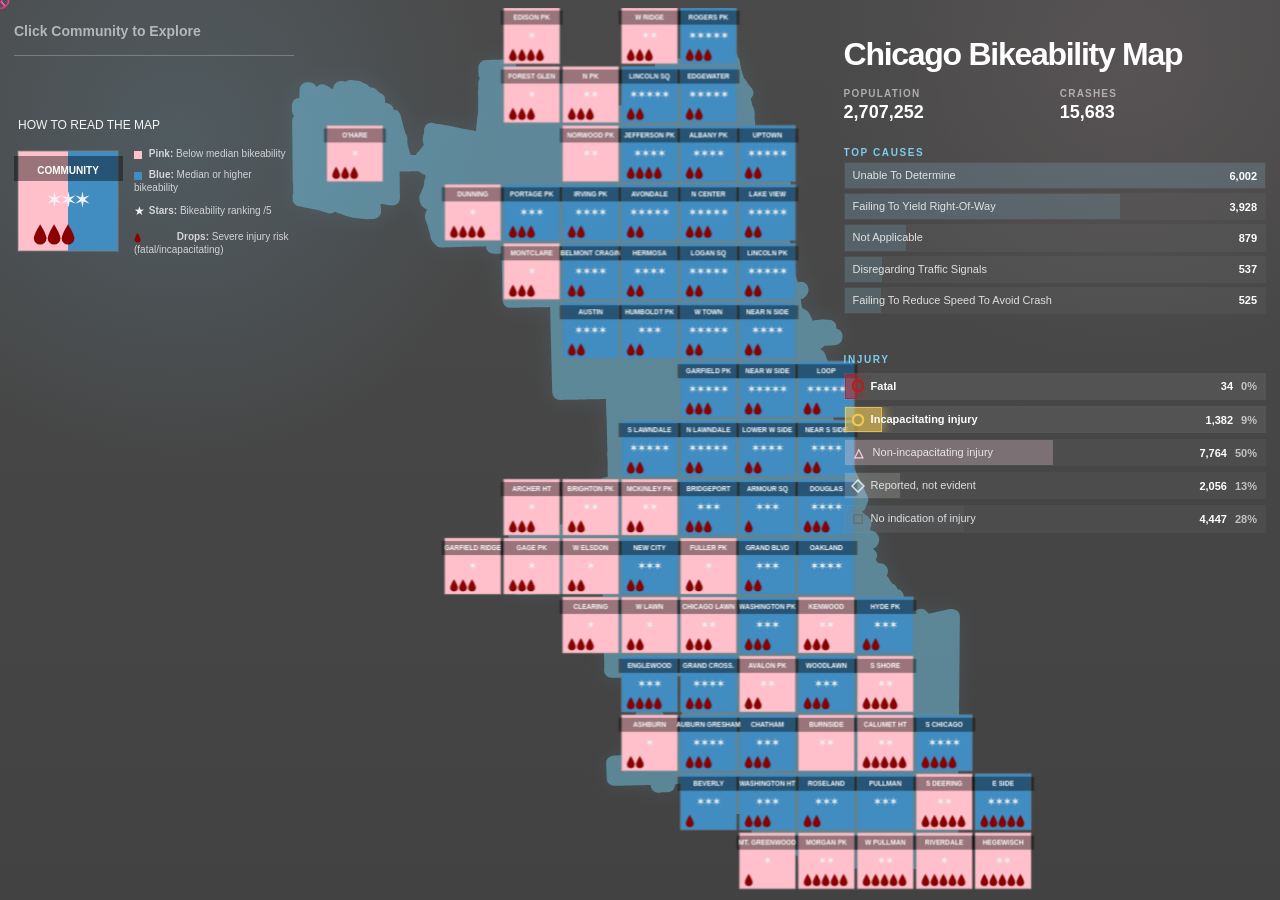
==== index.html @ 664b9fc8 "Initial commit of Chicago Bikeability Atlas" ====
<!doctype html>
<html lang="en">
  <head>
    <meta charset="utf-8" />
    <meta name="viewport" content="width=device-width, initial-scale=1" />
    <title>Chicago Bikeability Map</title>
    <meta name="description" content="Fast-loading Chicago bikeability atlas focused on the interactive cartogram and lane network." />
    <meta name="theme-color" content="#4a4a4a" />
    <link rel="stylesheet" href="styles.css" />
  </head>
  <body>
    <div id="custom-cursor">
      <img src="bike_cursor.png" alt="" aria-hidden="true" />
    </div>
    <div id="intro-cursor-splash" aria-hidden="true">
      <img src="bike_cursor.png" alt="" />
    </div>

    <main class="atlas-shell">
      <aside class="inspector" aria-label="Community details">
        <div class="search-row">
          <input id="area-search" list="area-list" placeholder="Click Community to Explore" />
          <datalist id="area-list"></datalist>
        </div>
        <div id="panel-content"></div>
      </aside>

      <section class="map-stage" aria-label="Chicago bikeability atlas">
        <div class="map-wrap">
          <svg id="atlas-map" viewBox="-10 -20 900 960" preserveAspectRatio="xMidYMin meet" role="img" aria-label="Interactive Chicago community cartogram">
            <defs>
              <filter id="tileGlow" x="-40%" y="-40%" width="180%" height="180%">
                <feGaussianBlur stdDeviation="5" result="blur" />
                <feColorMatrix in="blur" type="matrix" values="0 0 0 0 0.49 0 0 0 0 0.80 0 0 0 0 0.94 0 0 0 .8 0" />
                <feMerge>
                  <feMergeNode />
                  <feMergeNode in="SourceGraphic" />
                </feMerge>
              </filter>
              <linearGradient id="legendGradient" x1="0" x2="1">
                <stop offset="0" stop-color="#ffc0cb" />
                <stop offset="1" stop-color="#418cc0" />
              </linearGradient>
              <marker id="arrowHeadGray" markerWidth="7" markerHeight="7" refX="6" refY="3.5" orient="auto">
                <path d="M0,0 L7,3.5 L0,7 Z" fill="#bfbfbf" />
              </marker>
              <marker id="arrowHeadBlue" markerWidth="7" markerHeight="7" refX="6" refY="3.5" orient="auto">
                <path d="M0,0 L7,3.5 L0,7 Z" fill="#418cc0" />
              </marker>
              <marker id="arrowHeadPink" markerWidth="7" markerHeight="7" refX="6" refY="3.5" orient="auto">
                <path d="M0,0 L7,3.5 L0,7 Z" fill="#ffc0cb" />
              </marker>
            </defs>
            <g id="city-outline"></g>
            <g id="tile-layer"></g>
            <g id="annotation-layer"></g>
          </svg>
        </div>
        <div id="hover-spotlight" class="hover-spotlight" aria-live="polite"></div>
      </section>

      <aside class="network-panel" aria-label="Bike network">
        <div id="network-panel-content"></div>
      </aside>

      <aside class="network-map-dock" aria-label="Selected community bike network map">
        <div id="network-map-dock-content"></div>
      </aside>
    </main>
    <script src="app.js?v=14"></script>
  </body>
</html>
---- styles.css ----
:root {
  color-scheme: dark;
  --bg: #4a4a4a;
  --panel: #4a4a4a;
  --panel-2: rgba(255, 255, 255, 0.055);
  --line: rgba(255, 255, 255, 0.14);
  --text: #f5f5f2;
  --muted: #c8ccca;
  --blue: #7ccdef;
  --blue-deep: #418cc0;
  --pink: #ffc0cb;
  --red: darkred;
  --red-soft: #d24b4b;
  --ink: #14252c;
  --shadow: 0 18px 42px rgba(0, 0, 0, 0.24);
  --shadow-soft: 0 10px 28px rgba(0, 0, 0, 0.18);
}

* {
  box-sizing: border-box;
  cursor: none !important;
}

#custom-cursor {
  position: fixed;
  top: 0;
  left: 0;
  width: 20px;
  height: 20px;
  pointer-events: none;
  z-index: 999999;
  transform: translate(-50%, -50%);
  display: flex;
  align-items: center;
  justify-content: center;
}

#custom-cursor img {
  width: 100%;
  height: 100%;
  object-fit: contain;
}

#intro-cursor-splash {
  position: fixed;
  left: clamp(300px, 28vw, 440px);
  top: 50%;
  width: 200px;
  height: 200px;
  pointer-events: none;
  z-index: 999998;
  opacity: 0;
  transform: translate(-50%, -50%) scale(0.84);
  animation: introCursorFadeSpin 3.7s cubic-bezier(0.2, 0.95, 0.3, 1) forwards;
  filter:
    drop-shadow(0 0 22px rgba(255, 192, 203, 0.44))
    drop-shadow(0 0 28px rgba(124, 205, 239, 0.36));
}

#intro-cursor-splash img {
  width: 100%;
  height: 100%;
  object-fit: contain;
  animation: introCursorSpin 3.7s cubic-bezier(0.2, 0.95, 0.3, 1) forwards;
}

@keyframes cursorSpin {
  from {
    transform: rotate(0deg);
  }

  to {
    transform: rotate(360deg);
  }
}

@keyframes introCursorFadeSpin {
  0% {
    opacity: 0;
    transform: translate(-50%, -50%) scale(0.72);
  }

  13% {
    opacity: 0.92;
    transform: translate(-50%, -50%) scale(1);
  }

  58% {
    opacity: 0.84;
    transform: translate(-50%, -50%) scale(1);
  }

  100% {
    opacity: 0;
    transform: translate(-50%, -50%) scale(0.78);
  }
}

@keyframes introCursorSpin {
  0% {
    transform: rotate(0deg);
  }

  100% {
    transform: rotate(1080deg);
  }
}

#initial-spinner {
  position: fixed;
  bottom: 40px;
  left: 50%;
  width: 100px;
  height: 60px;
  z-index: 9999;
  pointer-events: none;
  animation: introBikeDrive 3.5s cubic-bezier(0.5, 0, 0.15, 1) forwards;
  filter: drop-shadow(0 4px 8px rgba(0, 0, 0, 0.4));
}

.bike-frame-svg {
  position: absolute;
  top: 0;
  left: 0;
  width: 100%;
  height: 100%;
}

.bike-wheel {
  position: absolute;
  width: 32px;
  height: 32px;
  top: 24px;
  animation: introSpin 3.5s cubic-bezier(0.5, 0, 0.15, 1) forwards;
  object-fit: contain;
}

.wheel-back { left: 9px; }
.wheel-front { left: 59px; }

@keyframes introBikeDrive {
  0% { transform: translateX(calc(-50% - 200px)); opacity: 0; }
  10% { opacity: 1; }
  100% { transform: translateX(-50%); opacity: 1; }
}

@keyframes introSpin {
  0% { transform: rotate(0deg); }
  100% { transform: rotate(3600deg); }
}

.glitter-particle {
  position: fixed;
  pointer-events: none;
  border-radius: 0;
  background: #ffffff;
  box-shadow: 0 0 4px 1px rgba(255, 255, 255, 0.8), 0 0 8px 2px rgba(124, 205, 239, 0.4);
  z-index: 999997;
  transform: translate(-50%, -50%);
}

html {
  height: 100%;
  overflow: hidden;
}

body {
  margin: 0;
  width: 100vw;
  height: 100%;
  overflow: hidden;
  background: #4a4a4a;
  color: var(--text);
  font-family: "Segoe UI", sans-serif;
  position: relative;
}

body::before {
  content: "";
  position: fixed;
  inset: 0;
  pointer-events: none;
  background:
    radial-gradient(circle at 20% 12%, rgba(124, 205, 239, 0.16), transparent 28%),
    radial-gradient(circle at 82% 10%, rgba(255, 192, 203, 0.13), transparent 24%),
    radial-gradient(circle at 50% 92%, rgba(124, 205, 239, 0.08), transparent 28%);
  opacity: 0.85;
}

button,
input {
  font: inherit;
  text-decoration: none;
}

button {
  transition: text-shadow 0.2s ease;
}

button:hover {
  text-shadow: 0 0 8px rgba(255, 255, 255, 0.6);
}

.atlas-shell {
  position: relative;
  display: flex;
  flex-direction: row;
  gap: 6px;
  width: 100vw;
  height: 100%;
  margin: 0;
  padding: 6px;
  box-sizing: border-box;
  background: #4a4a4a;
  font-family: "Segoe UI", sans-serif;
}

.map-stage,
.inspector {
  min-height: 0;
  border-radius: 0;
  background: #4a4a4a;
  box-shadow: 0 4px 12px rgba(0, 0, 0, 0.2);
}

.map-stage {
  flex: 2.45;
  position: relative;
  overflow: hidden;
  display: flex;
  align-items: stretch;
  margin: 0;
  padding: 10px;
  box-sizing: border-box;
  border: 1px solid rgba(255, 255, 255, 0.08);
  background:
    linear-gradient(180deg, rgba(255, 255, 255, 0.04), rgba(255, 255, 255, 0.02)),
    #4a4a4a;
  box-shadow: var(--shadow);
  animation: riseIn 720ms cubic-bezier(0.22, 1, 0.36, 1) both;
}

.eyebrow,
.hero-kicker,
.panel-section h3 {
  color: var(--blue);
  font-size: 12px;
  font-weight: 800;
  letter-spacing: 0.11em;
  text-transform: uppercase;
}

h1,
h2,
h3,
p {
  margin: 0;
}

.map-wrap {
  position: relative;
  flex: 1 1 0%;
  width: 100%;
  height: 100%;
  min-height: 0;
  min-width: 0;
  margin-right: 6vw;
  overflow: hidden;
  border-radius: 0;
  background:
    radial-gradient(circle at 25% 20%, rgba(124, 205, 239, 0.08), transparent 30%),
    radial-gradient(circle at 70% 10%, rgba(255, 192, 203, 0.06), transparent 26%),
    #4a4a4a;
  box-shadow: inset 0 1px 0 rgba(255, 255, 255, 0.06), var(--shadow-soft);
  border: 1px solid rgba(255, 255, 255, 0.08);
}

#atlas-map {
  position: absolute;
  top: 0;
  left: 0;
  width: 100%;
  height: 100%;
  display: block;
}

.city-outline {
  fill: #74c8e8;
  stroke: #74c8e8;
  stroke-width: 16;
  stroke-linejoin: round;
  opacity: 0.5;
  pointer-events: none;
  filter: drop-shadow(0 0 12px rgba(124, 205, 239, 0.2));
}

.tile-group {
  cursor: pointer;
  transition:
    transform 320ms cubic-bezier(0.22, 1, 0.36, 1),
    opacity 320ms ease,
    filter 320ms ease;
  transition-delay: var(--delay, 0ms);
  transform-box: fill-box;
  transform-origin: center;
  will-change: transform, opacity, filter;
  opacity: 0;
  transform: translate(var(--tile-x, 0px), var(--tile-y, 0px)) translateY(12px) scale(0.94);
}

.tile-group.dim {
  opacity: 0.32;
}

.is-loaded .tile-group {
  opacity: 1;
  transform: translate(var(--tile-x, 0px), var(--tile-y, 0px)) translateY(0) scale(1);
}

.is-loaded .tile-group.dim {
  opacity: 0.32;
}

.tile-group:hover {
  transform: translate(var(--tile-x, 0px), var(--tile-y, 0px)) translateY(-3px) scale(1.03);
  filter: drop-shadow(0 0 12px rgba(124, 205, 239, 0.16));
}

.tile-group.selected {
  filter: url(#tileGlow);
  transform: translate(var(--tile-x, 0px), var(--tile-y, 0px)) translateY(-2px) scale(1.04);
}

.tile {
  stroke: rgba(128, 128, 128, 0.5);
  stroke-width: 1;
  rx: 0;
}

.risk-unit {
  fill: var(--red);
  stroke: rgba(26, 26, 26, 0.24);
  stroke-width: 0.45;
  vector-effect: non-scaling-stroke;
}

.tile-label {
  fill: #ffffff;
  font-size: 9.5px;
  font-weight: 800;
  text-anchor: middle;
  pointer-events: none;
}

.tile-stars {
  fill: #f2f2f2;
  font-size: 10px;
  font-weight: 700;
  text-anchor: middle;
  pointer-events: none;
}

.annotation {
  fill: rgba(124, 205, 239, 0.82);
  font-size: 12px;
  font-weight: 600;
}

.bike-annotation {
  font-size: 10px;
  font-weight: 600;
}

.bike-annotation-blue {
  fill: #418cc0;
}

.bike-annotation-pink {
  fill: #ffc0cb;
}

.annotation-line-blue,
.annotation-line-pink,
.annotation-line-gray {
  fill: none;
  stroke-width: 1.6;
}

.annotation-line-blue {
  stroke: #418cc0;
}

.annotation-line-pink {
  stroke: #ffc0cb;
}

.annotation-line-gray {
  stroke: #bfbfbf;
  stroke-width: 2.2;
}

.cartogram-callout {
  fill: rgba(255, 255, 255, 0.55);
  font-size: 22px;
  font-weight: 800;
  filter: drop-shadow(0 0 6px rgba(0, 0, 0, 0.5));
}

.cartogram-callout-pink {
  fill: rgba(255, 192, 203, 0.5);
}

.cartogram-callout-red {
  fill: rgba(139, 0, 0, 0.9);
}

.axis-label {
  fill: rgba(245, 245, 242, 0.62);
  font-size: 12px;
  font-weight: 800;
  letter-spacing: 0.04em;
  text-transform: uppercase;
}

.inspector {
  flex: 1;
  min-width: 280px;
  max-width: 320px;
  align-self: stretch;
  display: flex;
  flex-direction: column;
  gap: 14px;
  overflow-y: auto;
  min-height: 0;
  margin: 0;
  padding: 16px;
  box-sizing: border-box;
  text-align: center;
  color: #f0f0f0;
  font-size: 14px;
  line-height: 1.6;
  border: 1px solid rgba(255, 255, 255, 0.08);
  background:
    linear-gradient(180deg, rgba(255, 255, 255, 0.04), rgba(255, 255, 255, 0.02)),
    #4a4a4a;
  box-shadow: var(--shadow);
  animation: riseIn 720ms cubic-bezier(0.22, 1, 0.36, 1) 80ms both;
}

#panel-content,
.sources-panel,
.profile-panel {
  display: flex;
  flex-direction: column;
  gap: 14px;
}

.sources-panel {
  width: 100%;
  margin-top: 8px;
}

.map-panel-header {
  padding-bottom: 12px;
  border-bottom: 1px solid rgba(255, 255, 255, 0.14);
}

.map-panel-title {
  color: #ffffff;
  font-size: 26px;
  font-weight: 800;
  line-height: 1.05;
}

.map-panel-subtitle {
  margin-top: 7px;
  color: rgba(244, 244, 244, 0.68);
  font-size: 12px;
  line-height: 1.35;
}

.map-panel-section {
  display: flex;
  flex-direction: column;
  align-items: center;
  padding-bottom: 12px;
  border-bottom: 1px solid rgba(255, 255, 255, 0.14);
}

.sources-title {
  color: var(--blue);
  font-size: 12px;
  font-weight: 800;
  letter-spacing: 0.08em;
  line-height: 1.12;
  text-transform: uppercase;
}

.reference-card {
  display: flex;
  justify-content: center;
  width: 100%;
  margin-top: 10px;
  margin-bottom: 12px;
}

.reference-tile {
  position: relative;
  width: 118px;
  height: 118px;
  overflow: hidden;
  border: 1px solid rgba(255, 255, 255, 0.18);
  border-radius: 0;
  background: var(--blue-deep);
  box-shadow: 0 8px 18px rgba(0, 0, 0, 0.16);
}

.reference-badge {
  position: absolute;
  top: 0;
  left: 0;
  right: 0;
  padding: 5px 4px 4px;
  color: var(--ink);
  background: rgba(65, 140, 192, 0.95);
  border-bottom: 1px solid rgba(0, 0, 0, 0.14);
  font-size: 8px;
  font-weight: 800;
}

.reference-stars {
  position: absolute;
  top: 39px;
  left: 0;
  right: 0;
  color: #ffffff;
  font-size: 17px;
  letter-spacing: 1px;
}

.reference-score-label {
  position: absolute;
  top: 62px;
  left: 0;
  right: 0;
  color: #ffffff;
  font-size: 9px;
  font-weight: 800;
}

.reference-risk-label {
  position: absolute;
  z-index: 1;
  left: 0;
  right: 0;
  bottom: 4px;
  color: #ffffff;
  font-size: 8px;
  font-weight: 800;
}

.reference-risk-bar {
  position: absolute;
  left: 0;
  right: 0;
  bottom: 0;
  height: 22px;
  background: var(--red);
}

.map-key {
  display: grid;
  gap: 9px;
  width: fit-content;
  margin-top: 10px;
}

.map-key-row {
  display: grid;
  grid-template-columns: 34px minmax(0, 1fr);
  gap: 10px;
  align-items: center;
  color: #f2f2f2;
  font-size: 12px;
  line-height: 1.2;
  text-align: left;
}

.map-key-swatch {
  display: inline-block;
  width: 30px;
  height: 12px;
  border-radius: 0;
}

.map-key-blue {
  background: var(--blue-deep);
}

.map-key-pink {
  background: var(--pink);
}

.map-key-red {
  height: 6px;
  background: var(--red);
}

.map-key-stars {
  color: var(--blue);
  font-size: 14px;
  letter-spacing: 1px;
}

.source-equation {
  display: flex;
  flex-direction: column;
  align-items: center;
  gap: 8px;
}

.source-chip {
  width: min(100%, 230px);
  min-height: 72px;
  padding: 10px 0;
  border: 0;
  border-radius: 0;
  background: transparent;
  box-shadow: none;
  display: flex;
  flex-direction: column;
  align-items: center;
  justify-content: center;
}

.source-chip-label {
  display: inline-flex;
  justify-content: center;
  width: fit-content;
  padding: 5px 14px;
  border-radius: 0;
  color: var(--ink);
  background: linear-gradient(90deg, var(--blue), var(--pink));
  font-size: 13px;
  font-weight: 800;
  letter-spacing: 0.06em;
  line-height: 1.15;
  text-transform: uppercase;
}

.source-chip-source {
  max-width: 230px;
  margin-top: 8px;
  color: #f2f2f2;
  font-size: 11px;
  font-weight: 600;
  line-height: 1.25;
  text-align: center;
}

.source-stack-plus {
  color: rgba(255, 255, 255, 0.58);
  font-size: 16px;
  font-weight: 900;
  line-height: 1;
}

.search-row input {
  width: 100%;
  height: 44px;
  border: 0;
  border-bottom: 1px solid rgba(255, 255, 255, 0.24);
  border-radius: 0;
  color: #f6f6f2;
  background: transparent;
  padding: 2px 12px;
  font-size: 14px;
  font-weight: 600;
  outline: none;
  box-shadow: none;
}

.profile-panel {
  display: flex;
  flex-direction: column;
  gap: 14px;
  color: #f4f4f4;
  text-align: center;
}

.profile-hero {
  padding: 18px;
  border: 1px solid rgba(255, 255, 255, 0.14);
  border-radius: 0;
  background:
    linear-gradient(135deg, rgba(124, 205, 239, 0.16), rgba(255, 192, 203, 0.08)),
    rgba(38, 38, 38, 0.28);
  box-shadow: inset 0 1px 0 rgba(255, 255, 255, 0.06), 0 10px 28px rgba(0, 0, 0, 0.18);
}

.profile-section-title {
  color: #7ccdef;
  font-size: 11px;
  font-weight: 700;
  letter-spacing: 0.08em;
  text-transform: uppercase;
}

.profile-title-row {
  display: flex;
  align-items: center;
  justify-content: center;
  flex-direction: column;
  gap: 12px;
  margin-top: 6px;
}

.profile-title {
  margin: 0;
  color: #ffffff;
  font-size: 25px;
  line-height: 1.05;
}

.profile-stars {
  flex: 0 0 auto;
  color: #7ccdef;
  font-size: 22px;
  letter-spacing: 2px;
  line-height: 1;
  padding-top: 1px;
  text-shadow: 0 0 14px rgba(124, 205, 239, 0.28);
}

.profile-star-stack {
  display: flex;
  flex: 0 0 auto;
  flex-direction: column;
  align-items: center;
  gap: 7px;
}

.profile-rank {
  display: inline-flex;
  padding: 4px 8px;
  border-radius: 0;
  color: #16242a;
  background: linear-gradient(90deg, #7ccdef, #f4b3c2);
  font-size: 11px;
  font-weight: 700;
}

.profile-takeaway {
  margin: 12px 0 0;
  color: #dedede;
  font-size: 13px;
  line-height: 1.45;
}

.profile-metrics-grid {
  display: grid;
  grid-template-columns: repeat(2, minmax(0, 1fr));
  gap: 8px;
}

.profile-metric {
  min-width: 0;
  padding: 10px 11px;
  border: 1px solid rgba(255, 255, 255, 0.11);
  border-radius: 0;
  background: rgba(255, 255, 255, 0.055);
}

.profile-metric-label,
.profile-metric-note,
.profile-section-subtitle {
  color: #bfc3c5;
  font-size: 11px;
}

.profile-metric-value {
  color: #ffffff;
  font-size: 21px;
  font-weight: 800;
  line-height: 1.1;
  margin-top: 4px;
}

.profile-metric-risk .profile-metric-value {
  color: #ffb8b8;
}

.profile-metric-bike .profile-metric-value {
  color: #d9f4ff;
}

.profile-section {
  padding-top: 12px;
  border-top: 1px solid rgba(255, 255, 255, 0.16);
}

.profile-section-subtitle {
  margin-top: 3px;
}

.severity-block {
  margin-top: 10px;
}

.severity-bar {
  display: flex;
  width: 100%;
  height: 15px;
  overflow: hidden;
  border-radius: 0;
  background: rgba(255, 255, 255, 0.08);
  box-shadow: inset 0 0 0 1px rgba(255, 255, 255, 0.08);
}

.severity-segment {
  min-width: 2px;
}

.severity-fatal {
  background: #b32020;
}

.severity-severe {
  background: #f0c94f;
}

.severity-moderate {
  background: #ffd6e2;
}

.severity-reported {
  background: rgba(245, 245, 242, 0.86);
}

.severity-none {
  background: #677174;
}

.severity-legend-stack {
  display: grid;
  gap: 8px;
  margin-top: 10px;
}

.severity-legend-title {
  color: rgba(255, 255, 255, 0.54);
  font-size: 10px;
  font-weight: 800;
  letter-spacing: 0.12em;
  text-transform: uppercase;
}

.cause-chart-title {
  color: rgba(255, 255, 255, 0.54);
  font-size: 10px;
  font-weight: 800;
  letter-spacing: 0.12em;
  text-transform: uppercase;
}

.severity-legend-rows {
  display: grid;
  gap: 6px;
}

.crash-row {
  display: grid;
  grid-template-columns: 20px 112px 1fr auto;
  gap: 8px;
  align-items: center;
  width: 100%;
  padding: 0 0 0 6px;
  border: 0;
  background: transparent;
  color: inherit;
  text-align: left;
  cursor: pointer;
  appearance: none;
  transition: all 0.2s ease;
}

.crash-row:hover {
  text-shadow: 0 0 8px rgba(255, 255, 255, 0.7);
}

.severity-row {
  display: grid;
  grid-template-columns: minmax(0, 1fr) auto auto;
  gap: 8px;
  align-items: center;
  position: relative;
  padding: 6px 8px;
  border: 1px solid transparent;
  border-radius: 0;
  background: rgba(255, 255, 255, 0.04);
  overflow: hidden;
}

.severity-row.is-animated {
  animation: riseIn 420ms cubic-bezier(0.22, 1, 0.36, 1) both;
  animation-delay: var(--severity-delay, 0ms);
}

.severity-row::before {
  content: "";
  position: absolute;
  top: 0; left: 0; bottom: 0;
  width: var(--share, 0%);
  background: var(--row-color, rgba(124, 205, 239, 0.15));
  z-index: 0;
  transition: width 0.6s cubic-bezier(0.22, 1, 0.36, 1);
}

.severity-row.is-active::before,
.severity-row:hover::before {
  background: var(--row-color-active, var(--row-color-hover, rgba(124, 205, 239, 0.48)));
  box-shadow:
    inset 0 0 0 1px var(--row-color-glow-strong, rgba(124, 205, 239, 0.65)),
    0 0 12px 2px var(--row-color-glow, rgba(124, 205, 239, 0.5));
}

.severity-row.is-active,
.severity-row:hover {
  border-color: transparent;
  box-shadow: none;
  background: rgba(255, 255, 255, 0.07);
  cursor: pointer;
}

.severity-row.is-active::after {
  display: none;
}

.severity-row-fatal {
  --row-color: rgba(177, 32, 32, 0.25);
  --row-color-hover: rgba(177, 32, 32, 0.4);
  --row-color-active: rgba(177, 32, 32, 0.58);
  --row-color-glow: rgba(177, 32, 32, 0.5);
  --row-color-glow-strong: rgba(177, 32, 32, 0.8);
}

.severity-row-severe {
  --row-color: rgba(240, 201, 79, 0.25);
  --row-color-hover: rgba(240, 201, 79, 0.4);
  --row-color-active: rgba(240, 201, 79, 0.58);
  --row-color-glow: rgba(240, 201, 79, 0.5);
  --row-color-glow-strong: rgba(240, 201, 79, 0.8);
}

.severity-row-moderate {
  --row-color: rgba(255, 214, 226, 0.26);
  --row-color-hover: rgba(255, 214, 226, 0.42);
  --row-color-active: rgba(255, 214, 226, 0.6);
  --row-color-glow: rgba(255, 214, 226, 0.45);
  --row-color-glow-strong: rgba(255, 214, 226, 0.76);
}

.severity-row-reported {
  --row-color: rgba(245, 245, 242, 0.16);
  --row-color-hover: rgba(245, 245, 242, 0.3);
  --row-color-active: rgba(245, 245, 242, 0.46);
  --row-color-glow: rgba(245, 245, 242, 0.34);
  --row-color-glow-strong: rgba(245, 245, 242, 0.58);
}

.severity-row-none {
  --row-color: rgba(103, 113, 116, 0.18);
  --row-color-hover: rgba(103, 113, 116, 0.34);
  --row-color-active: rgba(103, 113, 116, 0.5);
  --row-color-glow: rgba(103, 113, 116, 0.38);
  --row-color-glow-strong: rgba(103, 113, 116, 0.6);
}

.severity-row-label {
  display: inline-flex;
  align-items: center;
  gap: 8px;
  min-width: 0;
  position: relative;
  z-index: 1;
}

.severity-row-pct {
  color: rgba(255, 255, 255, 0.66);
  font-size: 11px;
  font-weight: 800;
  position: relative;
  z-index: 1;
}

.severity-row-swatch {
  flex: 0 0 auto;
  width: 10px;
  height: 10px;
  border-radius: 999px;
  background: transparent;
  box-shadow: inset 0 0 0 1.4px rgba(255, 255, 255, 0.32);
}

.severity-row-swatch-fatal {
  box-shadow: inset 0 0 0 1.7px #b12020;
}

.severity-row-swatch-severe {
  box-shadow: inset 0 0 0 1.7px #f0c94f;
}

.severity-row-swatch-reported {
  border-radius: 0;
  transform: rotate(45deg);
  box-shadow: inset 0 0 0 1.5px rgba(245, 245, 242, 0.86);
}

.severity-row-swatch-moderate {
  width: 12px;
  height: 12px;
  border-radius: 0;
  background: transparent;
  box-shadow: none;
  color: #ffd6e2;
  font-size: 12px;
  font-weight: 900;
  line-height: 12px;
  text-align: center;
}

.severity-row-swatch-moderate::before {
  content: "\25B3";
}

.severity-row-swatch-none {
  border-radius: 0;
  box-shadow: inset 0 0 0 1.5px #677174;
}

.crash-row-label {
  min-width: 0;
  color: rgba(255, 255, 255, 0.82);
  font-size: 11px;
  line-height: 1.2;
}

.severity-row-count {
  color: #ffffff;
  font-size: 11px;
  font-weight: 800;
  white-space: nowrap;
  position: relative;
  z-index: 1;
}

.crash-row:hover .crash-row-label,
.crash-row:focus-visible .crash-row-label,
.crash-row.is-active .crash-row-label {
  color: #ffffff;
}

.crash-row:hover .crash-row-tag,
.crash-row:focus-visible .crash-row-tag,
.crash-row.is-active .crash-row-tag {
  color: #ffffff;
  border-color: rgba(124, 205, 239, 0.38);
}

.crash-row:hover .crash-row-fill,
.crash-row:focus-visible .crash-row-fill,
.crash-row.is-active .crash-row-fill {
  opacity: 1;
}

.crash-row.is-active .severity-row-swatch {
  transform: scale(1.28);
}

.crash-row.is-active .severity-row-swatch-reported {
  transform: rotate(45deg) scale(1.18);
}

.severity-row.is-active .crash-row-label {
  color: #ffffff;
  font-weight: 800;
}

.severity-row.is-active .crash-row-track {
  box-shadow:
    inset 0 0 0 1px rgba(124, 205, 239, 0.18),
    0 0 0 1px rgba(124, 205, 239, 0.08);
}

.bikeability-legend {
  display: grid;
  grid-template-columns: repeat(2, minmax(0, 1fr));
  gap: 8px;
  margin-top: 10px;
}

.bikeability-legend-item {
  display: flex;
  align-items: center;
  gap: 8px;
  padding: 0;
  border: 0;
  border-radius: 0;
  background: transparent;
}

.bikeability-swatch {
  width: 12px;
  height: 12px;
  border-radius: 0;
  flex: 0 0 auto;
}

.bikeability-swatch-blue {
  background: #418cc0;
  box-shadow: 0 0 0 1px rgba(124, 205, 239, 0.22);
}

.bikeability-swatch-pink {
  background: #ffc0cb;
  box-shadow: 0 0 0 1px rgba(255, 255, 255, 0.1);
}

.bikeability-legend-copy {
  display: grid;
  gap: 1px;
  min-width: 0;
}

.bikeability-legend-copy strong {
  color: #ffffff;
  font-size: 12px;
  font-weight: 800;
  line-height: 1.15;
}

.bikeability-legend-copy span {
  color: rgba(245, 245, 242, 0.64);
  font-size: 10px;
  line-height: 1.2;
}

.cause-list {
  display: flex;
  flex-direction: column;
  gap: 9px;
  width: min(100%, 310px);
  margin: 10px auto 0;
}

.cause-row {
  display: grid;
  grid-template-columns: 25px minmax(0, 1fr) auto;
  align-items: center;
  gap: 9px;
  text-align: left;
}

.cause-rank {
  display: grid;
  place-items: center;
  width: 23px;
  height: 23px;
  border-radius: 0;
  color: #fff;
  background: #b84444;
  font-weight: 900;
}

.cause-label {
  color: #f3f3f3;
  font-size: 12px;
  line-height: 1.2;
  text-align: left;
}

.cause-count {
  color: #ffffff;
  font-size: 12px;
  font-weight: 800;
}

.lane-meter-stack {
  width: min(100%, 290px);
  margin: 12px auto 0;
}

.lane-row {
  display: flex;
  align-items: center;
  justify-content: space-between;
  gap: 12px;
  margin-top: 10px;
  color: #e9e9e9;
  font-size: 12px;
}

.meter-label {
  display: inline-flex;
  align-items: center;
  gap: 8px;
  min-width: 0;
}

.lane-line {
  flex: 0 0 auto;
  width: 30px;
  height: 2.5px;
  border-radius: 0;
  background: #ffc0cb;
  filter: drop-shadow(0 0 2px rgba(0, 0, 0, 0.55));
  transform: translateY(1px);
}

.lane-line-protected {
  background: #ffc0cb;
}

.lane-line-neighborhood {
  background: repeating-linear-gradient(to right, #ffc0cb 0 6px, transparent 6px 8px, #ffc0cb 8px 10px, transparent 10px 12px);
}

.lane-line-local {
  background: repeating-linear-gradient(to right, #ffc0cb 0 6px, transparent 6px 8px, #ffc0cb 8px 10px, transparent 10px 12px);
}

.lane-line-buffered {
  background: repeating-linear-gradient(to right, #ffc0cb 0 8px, transparent 8px 10px);
}

.lane-line-painted {
  background: repeating-linear-gradient(to right, #ffc0cb 0 5px, transparent 5px 6px);
}

.lane-line-shared {
  background: repeating-linear-gradient(to right, #ffc0cb 0 2px, transparent 2px 5px);
}

.meter-value {
  flex: 0 0 auto;
  color: #ffffff;
  font-weight: 800;
}

.panel-footer {
  display: flex;
  justify-content: space-between;
  gap: 16px;
  margin-top: auto;
  padding-top: 12px;
  border-top: 1px solid rgba(255, 255, 255, 0.14);
  color: rgba(244, 244, 244, 0.62);
  font-size: 12px;
  font-weight: 800;
}

.panel-footer a {
  color: inherit;
  text-decoration: none;
}

@media (max-width: 760px) {
  body {
    overflow: auto;
  }

  .atlas-shell {
    grid-template-columns: 1fr;
    height: auto;
    min-height: 100vh;
  }

  #atlas-map {
    min-height: 520px;
  }
}

.citywide-stats {
  display: grid;
  grid-template-columns: repeat(2, minmax(0, 1fr));
  gap: 8px;
  margin-top: 14px;
}

.stat-chip {
  position: relative;
  overflow: hidden;
  padding: 11px 12px;
  border: 1px solid rgba(255, 255, 255, 0.1);
  border-radius: 0;
  background: rgba(255, 255, 255, 0.05);
  box-shadow: inset 0 1px 0 rgba(255, 255, 255, 0.04);
  transition: transform 260ms cubic-bezier(0.22, 1, 0.36, 1), box-shadow 260ms ease;
}

.stat-chip::before,
.focus-card::before,
.lane-network-card::before,
.profile-metric::before,
.source-chip::before {
  content: "";
  position: absolute;
  inset: 0;
  background: linear-gradient(120deg, transparent 0%, rgba(255, 255, 255, 0.08) 24%, transparent 48%);
  transform: translateX(-120%);
  transition: transform 520ms ease;
  pointer-events: none;
}

.stat-chip:hover::before,
.focus-card:hover::before,
.lane-network-card:hover::before,
.profile-metric:hover::before,
.source-chip:hover::before {
  transform: translateX(120%);
}

.stat-chip:hover,
.focus-card:hover,
.lane-network-card:hover,
.profile-metric:hover,
.source-chip:hover,
.reference-card:hover .reference-tile {
  transform: translateY(-4px);
  box-shadow: var(--shadow-soft);
}

.stat-chip-label {
  display: block;
  margin-bottom: 3px;
  color: rgba(242, 242, 242, 0.66);
  font-size: 10px;
  font-weight: 800;
  letter-spacing: 0.09em;
  text-transform: uppercase;
}

.stat-chip strong {
  color: #ffffff;
  font-size: 18px;
  font-weight: 800;
  line-height: 1.1;
}

.reference-tile {
  transition: transform 300ms cubic-bezier(0.22, 1, 0.36, 1), box-shadow 300ms ease;
  transform-style: preserve-3d;
}

.reference-card:hover .reference-tile {
  transform: perspective(760px) rotateY(-8deg) rotateX(3deg) translateY(-2px);
}

.focus-card {
  position: relative;
  overflow: hidden;
  margin-top: 2px;
  padding: 14px;
  border: 1px solid rgba(255, 255, 255, 0.1);
  border-radius: 0;
  background:
    linear-gradient(135deg, rgba(65, 140, 192, 0.16), rgba(255, 192, 203, 0.08)),
    rgba(255, 255, 255, 0.05);
  box-shadow: inset 0 1px 0 rgba(255, 255, 255, 0.04), var(--shadow-soft);
  transition: transform 260ms cubic-bezier(0.22, 1, 0.36, 1), box-shadow 260ms ease;
}

.focus-card-label {
  color: #7ccdef;
  font-size: 11px;
  font-weight: 800;
  letter-spacing: 0.08em;
  text-transform: uppercase;
}

.focus-card-copy {
  margin-top: 6px;
  color: #eff1f3;
  font-size: 12px;
  line-height: 1.45;
}

.lane-network-card {
  position: relative;
  overflow: hidden;
  margin-top: 10px;
  padding: 14px;
  border: 1px solid rgba(255, 255, 255, 0.1);
  border-radius: 0;
  background:
    linear-gradient(135deg, rgba(255, 255, 255, 0.05), rgba(65, 140, 192, 0.08)),
    rgba(255, 255, 255, 0.03);
  box-shadow: inset 0 1px 0 rgba(255, 255, 255, 0.04), var(--shadow-soft);
  text-align: left;
  transition: transform 260ms cubic-bezier(0.22, 1, 0.36, 1), box-shadow 260ms ease;
}

.lane-network-header {
  display: flex;
  align-items: flex-end;
  justify-content: space-between;
  gap: 12px;
}

.lane-network-eyebrow {
  color: #7ccdef;
  font-size: 10px;
  font-weight: 800;
  letter-spacing: 0.12em;
  text-transform: uppercase;
}

.lane-network-total {
  margin-top: 4px;
  color: #ffffff;
  font-size: 18px;
  font-weight: 800;
  line-height: 1.1;
}

.lane-network-ratio {
  color: rgba(242, 242, 242, 0.74);
  font-size: 11px;
  font-weight: 800;
  letter-spacing: 0.06em;
  text-transform: uppercase;
  white-space: nowrap;
}

.lane-network-strip {
  display: flex;
  width: 100%;
  height: 14px;
  margin-top: 12px;
  overflow: hidden;
  border-radius: 0;
  background: rgba(255, 255, 255, 0.08);
  box-shadow: inset 0 0 0 1px rgba(255, 255, 255, 0.08);
}

.lane-strip-segment {
  display: block;
  min-width: 3px;
  height: 100%;
}

.lane-strip-empty {
  width: 100%;
  padding: 1px 0;
  color: rgba(242, 242, 242, 0.64);
  font-size: 11px;
  font-weight: 700;
}

.lane-strip-protected {
  background: linear-gradient(90deg, rgba(215, 238, 250, 0.92), rgba(124, 205, 239, 0.95));
}

.lane-strip-neighborhood {
  background: repeating-linear-gradient(to right, rgba(124, 205, 239, 0.75) 0 8px, rgba(124, 205, 239, 0.15) 8px 12px);
}

.lane-strip-local {
  background: repeating-linear-gradient(to right, rgba(124, 205, 239, 0.75) 0 8px, rgba(124, 205, 239, 0.15) 8px 12px);
}

.lane-strip-buffered {
  background: repeating-linear-gradient(to right, rgba(255, 192, 203, 0.82) 0 8px, rgba(255, 192, 203, 0.1) 8px 12px);
}

.lane-strip-painted {
  background: repeating-linear-gradient(to right, rgba(255, 192, 203, 0.6) 0 5px, rgba(255, 192, 203, 0.08) 5px 7px);
}

.lane-strip-shared {
  background: repeating-linear-gradient(to right, rgba(255, 255, 255, 0.68) 0 3px, rgba(255, 255, 255, 0.08) 3px 6px);
}

.lane-row {
  position: relative;
  overflow: hidden;
  display: grid;
  gap: 7px;
  margin-top: 10px;
  padding: 11px 12px;
  border: 1px solid rgba(255, 255, 255, 0.08);
  border-radius: 0;
  background: rgba(255, 255, 255, 0.045);
  box-shadow: inset 0 1px 0 rgba(255, 255, 255, 0.03);
  text-align: left;
  transition:
    transform 280ms cubic-bezier(0.22, 1, 0.36, 1),
    box-shadow 280ms ease,
    border-color 280ms ease;
  transition-delay: var(--lane-delay, 0ms);
}

.lane-row-top {
  display: flex;
  align-items: center;
  justify-content: space-between;
  gap: 10px;
}

.lane-network-strip,
.lane-meter {
  will-change: transform;
}

.meter-label {
  display: inline-flex;
  align-items: center;
  gap: 8px;
  min-width: 0;
  color: #f1f4f6;
  font-size: 12px;
}

.lane-meter {
  width: 100%;
  height: 4px;
  overflow: hidden;
  border-radius: 0;
  background: rgba(255, 255, 255, 0.08);
  box-shadow: inset 0 0 0 1px rgba(255, 255, 255, 0.07);
}

.lane-meter-fill {
  display: block;
  width: var(--lane-fill, 0%);
  height: 100%;
  border-radius: 0;
  transform-origin: left center;
  transform: scaleX(0);
  animation: laneFill 780ms cubic-bezier(0.22, 1, 0.36, 1) forwards;
  animation-delay: calc(var(--lane-delay, 0ms) + 160ms);
}

.lane-meter-fill-protected {
  background: linear-gradient(90deg, rgba(215, 238, 250, 0.9), rgba(124, 205, 239, 1));
}

.lane-meter-fill-neighborhood {
  background: repeating-linear-gradient(to right, rgba(124, 205, 239, 0.8) 0 6px, rgba(124, 205, 239, 0.2) 6px 8px);
}

.lane-meter-fill-buffered {
  background: repeating-linear-gradient(to right, rgba(255, 192, 203, 0.84) 0 6px, rgba(255, 192, 203, 0.2) 6px 8px);
}

.lane-meter-fill-painted {
  background: repeating-linear-gradient(to right, rgba(255, 192, 203, 0.7) 0 4px, rgba(255, 192, 203, 0.2) 4px 6px);
}

.lane-meter-fill-shared {
  background: repeating-linear-gradient(to right, rgba(255, 255, 255, 0.78) 0 3px, rgba(255, 255, 255, 0.18) 3px 5px);
}

.lane-meter-caption {
  color: rgba(242, 242, 242, 0.58);
  font-size: 10px;
  font-weight: 700;
  letter-spacing: 0.08em;
  text-transform: uppercase;
}

.profile-panel {
  gap: 16px;
}

.profile-section-network {
  padding-top: 14px;
}

.profile-hero {
  position: relative;
  overflow: hidden;
  border-radius: 0;
  box-shadow: inset 0 1px 0 rgba(255, 255, 255, 0.06), var(--shadow-soft);
}

.profile-metric {
  position: relative;
  overflow: hidden;
  border-radius: 0;
  transition: transform 260ms cubic-bezier(0.22, 1, 0.36, 1), box-shadow 260ms ease, border-color 260ms ease;
  transform-style: preserve-3d;
}

.profile-metric:hover {
  transform: translateY(-5px) rotateX(5deg) rotateY(-4deg);
  border-color: rgba(124, 205, 239, 0.18);
}

.profile-metric::before {
  border-radius: 0;
}

.source-chip {
  position: relative;
  overflow: hidden;
  transition: transform 260ms cubic-bezier(0.22, 1, 0.36, 1);
}

.source-chip::before {
  border-radius: 0;
}

.source-chip:hover {
  transform: translateY(-3px);
}

.lane-network-card::before,
.focus-card::before,
.stat-chip::before,
.profile-metric::before,
.source-chip::before {
  border-radius: 0;
}

.map-panel-header .eyebrow {
  margin-bottom: 2px;
}

@media (max-width: 760px) {
  .atlas-shell {
    flex-direction: column;
    height: auto;
    min-height: 100vh;
  }

  .map-stage,
  .inspector {
    flex: none;
    width: auto;
    max-width: none;
    margin: 0;
  }

  .inspector {
    min-height: auto;
  }

  .citywide-stats {
    grid-template-columns: 1fr;
  }

  #atlas-map {
    min-height: 520px;
  }
}

@keyframes riseIn {
  from {
    opacity: 0;
    transform: translateY(14px) scale(0.99);
  }

  to {
    opacity: 1;
    transform: translateY(0) scale(1);
  }
}

@keyframes laneFill {
  to {
    transform: scaleX(1);
  }
}

@keyframes causeFill {
  from {
    transform: scaleX(0);
  }

  to {
    transform: scaleX(1);
  }
}

/* Redesign overrides: map-first layout, borderless context rail */
.atlas-shell {
  position: relative;
  display: block;
  width: 100vw;
  height: 100vh;
  padding: 0;
  overflow: hidden;
  background:
    radial-gradient(circle at 14% 16%, rgba(124, 205, 239, 0.14), transparent 24%),
    radial-gradient(circle at 88% 8%, rgba(255, 192, 203, 0.08), transparent 22%),
    linear-gradient(180deg, #4a4a4a 0%, #424242 100%);
}

.map-stage {
  position: absolute;
  inset: 0;
  padding: 8px;
  border: 0;
  border-radius: 0;
  box-shadow: none;
  background: transparent;
}

.map-wrap {
  height: calc(100vh - 16px);
  border: 0;
  border-radius: 0;
  box-shadow: none;
  background: transparent;
}

#atlas-map {
  min-height: calc(100vh - 16px);
}

.inspector {
  position: absolute;
  top: 14px;
  left: 14px;
  width: min(22vw, 280px);
  max-width: 280px;
  max-height: calc(100vh - 28px);
  margin: 0;
  padding: 0;
  border: 0;
  border-radius: 0;
  background: transparent;
  box-shadow: none;
  color: #f4f4f4;
  overflow: hidden;
  text-align: left;
}

.network-panel {
  position: absolute;
  top: 14px;
  right: 14px;
  width: min(33vw, 440px);
  max-height: calc(100vh - 28px);
  margin: 0;
  padding: 0;
  border: 0;
  border-radius: 0;
  background: transparent;
  box-shadow: none;
  color: #f4f4f4;
  overflow: hidden;
  text-align: left;
}

.network-panel .context-network-card {
  gap: clamp(14px, 2.2vh, 24px);
}

.network-map-dock {
  position: absolute;
  left: 22px;
  bottom: 60px;
  z-index: 4;
  width: min(36vw, 460px);
  min-width: 320px;
  color: #f4f4f4;
  opacity: 0;
  pointer-events: none;
  transform: translateY(8px);
  transition:
    opacity 180ms ease,
    transform 180ms ease;
}

.network-map-dock.is-visible {
  opacity: 1;
  pointer-events: auto;
  transform: translateY(0);
}

.network-map-dock-shell {
  display: grid;
  gap: 7px;
}

.network-map-dock-shell.is-flipping {
  animation: riseIn 420ms cubic-bezier(0.22, 1, 0.36, 1) both;
}

.network-map-dock-severity {
  display: grid;
  gap: 4px;
  max-width: 390px;
}

.search-row {
  position: relative;
  margin-bottom: 12px;
  overflow: hidden;
}

.search-row input {
  width: 100%;
  height: 42px;
  padding: 0 0 8px;
  border: 0;
  border-bottom: 1px solid rgba(255, 255, 255, 0.24);
  border-radius: 0;
  background: transparent;
  color: #f6f6f2;
  box-shadow: none;
}

.search-row input::placeholder {
  color: rgba(255, 255, 255, 0.58);
}

#panel-content,
#network-panel-content,
.context-panel {
  display: grid;
  gap: 10px;
}

.context-panel {
  padding: 0;
  border: 0;
  border-radius: 0;
  background: transparent;
  box-shadow: none;
  transform-origin: right center;
}

.network-panel-shell {
  display: grid;
  gap: 10px;
  transform-origin: left center;
}

.network-panel-shell.is-flipping {
  animation: flipIn 720ms cubic-bezier(0.22, 1, 0.36, 1) both;
}

.network-panel-header {
  display: flex;
  align-items: flex-start;
  justify-content: space-between;
  gap: 12px;
  margin-top: 24px;
}

.network-panel-kicker {
  color: #7ccdef;
  font-size: 10px;
  font-weight: 800;
  letter-spacing: 0.16em;
  text-transform: uppercase;
}

.network-crash-legend-grid {
  display: grid;
  gap: 14px;
}

.network-panel-region {
  min-width: 0;
}

.network-panel-title {
  color: #ffffff;
  font-size: 32px;
  font-weight: 800;
  line-height: 1;
  letter-spacing: -0.04em;
  text-align: left;
}

.network-panel-empty {
  color: rgba(245, 245, 242, 0.76);
  font-size: 13px;
  line-height: 1.5;
  max-width: 24ch;
}

#panel-content.is-flipping .context-panel,
.context-panel.is-flipping {
  animation: flipIn 720ms cubic-bezier(0.22, 1, 0.36, 1) both;
}

.context-kicker {
  color: #7ccdef;
  font-size: 10px;
  font-weight: 800;
  letter-spacing: 0.16em;
  text-transform: uppercase;
}

.context-meta {
  display: flex;
  flex-wrap: wrap;
  align-items: center;
  gap: 8px 10px;
  color: #7ccdef;
  font-size: 10px;
  font-weight: 800;
  letter-spacing: 0.12em;
  text-transform: uppercase;
}

.context-meta span {
  color: rgba(255, 255, 255, 0.7);
  font-size: 11px;
  font-weight: 600;
  letter-spacing: 0;
  text-transform: none;
}

.context-meta-overview {
  flex-direction: column;
  align-items: flex-start;
  gap: 6px;
}

.context-stars {
  color: #7ccdef;
  font-size: 34px;
  font-weight: 900;
  letter-spacing: 0.08em;
  line-height: 1;
  text-shadow: 0 0 14px rgba(124, 205, 239, 0.26);
}

.context-stars-city {
  font-size: 28px;
}

.context-note {
  margin: 0;
  color: rgba(245, 245, 242, 0.82);
  font-size: 13px;
  line-height: 1.55;
  max-width: 34ch;
}

.context-facts {
  display: grid;
  gap: 10px;
  margin: 0;
}

.context-fact {
  display: grid;
  gap: 4px;
}

.context-fact dt {
  color: rgba(255, 255, 255, 0.54);
  font-size: 10px;
  font-weight: 800;
  letter-spacing: 0.12em;
  text-transform: uppercase;
}

.context-fact dd {
  margin: 0;
  color: #ffffff;
  font-size: 18px;
  font-weight: 800;
  line-height: 1.1;
}

.context-overview-lines {
  display: grid;
  gap: 8px;
  margin-top: 4px;
}

.context-overview-line {
  display: flex;
  align-items: baseline;
  justify-content: space-between;
  gap: 12px;
  color: rgba(255, 255, 255, 0.8);
  font-size: 12px;
}

.context-overview-line span {
  color: rgba(255, 255, 255, 0.52);
  font-size: 10px;
  font-weight: 800;
  letter-spacing: 0.12em;
  text-transform: uppercase;
}

.context-overview-line strong {
  color: #ffffff;
  font-size: 12px;
  font-weight: 800;
}

.context-foot {
  color: rgba(245, 245, 242, 0.64);
  font-size: 11px;
  line-height: 1.45;
  max-width: 34ch;
}

.hover-spotlight {
  display: none !important;
}

.hover-spotlight-kicker {
  color: #7ccdef;
  font-size: 10px;
  font-weight: 800;
  letter-spacing: 0.14em;
  text-transform: uppercase;
}

.hover-spotlight-title {
  margin-top: 3px;
  color: #ffffff;
  font-size: 28px;
  font-weight: 800;
  letter-spacing: -0.05em;
  line-height: 0.98;
}

.hover-spotlight-line {
  margin-top: 6px;
  color: rgba(245, 245, 242, 0.82);
  font-size: 12px;
  line-height: 1.35;
}

.hover-spotlight-grid {
  display: grid;
  grid-template-columns: minmax(0, 1fr);
  gap: 10px;
  margin-top: 12px;
}

.hover-spotlight-stats {
  margin-top: 10px;
}

.hover-chart-card,
.context-chart-card {
  display: grid;
  gap: 10px;
  min-width: 0;
}

.hover-network-card,
.context-network-card {
  grid-area: auto;
}

.hover-injury-card,
.context-injury-card {
  grid-area: auto;
}

.hover-causes-card,
.context-causes-card {
  grid-area: auto;
}

.hover-chart-title,
.context-chart-title {
  color: rgba(255, 255, 255, 0.82);
  font-size: 11px;
  font-weight: 800;
  letter-spacing: 0.12em;
  text-transform: uppercase;
}

.hover-spotlight-note {
  margin-top: 10px;
  color: rgba(245, 245, 242, 0.68);
}

.network-plot {
  display: grid;
  gap: 8px;
  width: 100%;
}

.network-plot-frame {
  width: 100%;
  max-width: 460px;
  position: relative;
  overflow: hidden;
}

.network-plot-frame svg {
  display: block;
  width: 100%;
  height: auto;
  pointer-events: none;
  shape-rendering: geometricPrecision;
}

.network-plot-frame svg path,
.network-plot-frame svg line,
.network-plot-frame svg polyline {
  stroke-linecap: round;
  stroke-linejoin: round;
  vector-effect: non-scaling-stroke;
}

.network-crash-layer {
  position: absolute;
  inset: 0;
  z-index: 2;
}

.network-crash-hotspot {
  position: absolute;
  width: 8px;
  height: 8px;
  padding: 0;
  margin: 0;
  border: 0;
  border-radius: 999px;
  background: transparent;
  transform: translate(-50%, -50%);
  cursor: pointer;
  pointer-events: auto;
  --crash-fill: transparent;
  --crash-stroke: #a67d08;
  --crash-highlight-fill: #7ccdef;
}

.network-crash-hotspot::before {
  content: "";
  position: absolute;
  inset: 0;
  border-radius: 999px;
  background: var(--crash-fill);
  box-shadow: inset 0 0 0 1.5px var(--crash-stroke);
  opacity: 1;
  transform: scale(1);
  transition:
    opacity 140ms ease,
    transform 140ms ease,
    background 140ms ease;
}

.network-crash-hotspot:hover::before,
.network-crash-hotspot:focus-visible::before {
  opacity: 1;
  transform: scale(1.22);
}

.network-crash-hotspot:focus-visible {
  outline: none;
}

.network-crash-hotspot-fatal {
  --crash-fill: transparent;
  --crash-stroke: #b12020;
}

.network-crash-hotspot-severe {
  --crash-fill: transparent;
  --crash-stroke: #f0c94f;
}

.network-crash-hotspot-reported {
  --crash-fill: transparent;
  --crash-stroke: rgba(245, 245, 242, 0.86);
}

.network-crash-hotspot-moderate {
  --crash-fill: transparent;
  --crash-stroke: #ffd6e2;
}

.network-crash-hotspot-none {
  --crash-fill: transparent;
  --crash-stroke: #677174;
}

.network-crash-hotspot-moderate::before {
  inset: 0;
  border-radius: 0;
  clip-path: none;
  background: transparent;
  box-shadow: none;
  color: var(--crash-stroke);
  content: "\25B3";
  font-size: 10px;
  font-weight: 900;
  line-height: 8px;
  text-align: center;
}

.network-crash-hotspot-reported::before {
  border-radius: 0;
  transform: rotate(45deg) scale(0.86);
}

.network-crash-hotspot-none::before {
  border-radius: 0;
  transform: scale(0.9);
}

.network-crash-hotspot-reported:hover::before,
.network-crash-hotspot-reported:focus-visible::before {
  transform: rotate(45deg) scale(1.05);
}

.network-crash-hotspot-none:hover::before,
.network-crash-hotspot-none:focus-visible::before {
  transform: scale(1.08);
}

.network-crash-hotspot.is-highlighted::before {
  background: var(--crash-highlight-fill);
  box-shadow:
    inset 0 0 0 1.5px var(--crash-stroke),
    0 0 8px rgba(124, 205, 239, 0.82);
  opacity: 1;
}

.network-crash-hotspot-moderate.is-highlighted::before {
  background: transparent;
  color: var(--crash-highlight-fill);
  content: "\25B2";
  box-shadow: 0 0 8px rgba(124, 205, 239, 0.82);
}

.network-crash-hotspot-reported.is-highlighted::before {
  transform: rotate(45deg) scale(0.86);
}

.network-crash-hotspot-none.is-highlighted::before {
  transform: scale(0.9);
}

.network-crash-hotspot.is-muted::before {
  opacity: 0.36;
  transform: scale(0.95);
}

.network-plot-frame[data-glow-severity="fatal"] .network-crash-hotspot-fatal::before,
.network-plot-frame[data-glow-severity="severe"] .network-crash-hotspot-severe::before,
.network-plot-frame[data-glow-severity="moderate"] .network-crash-hotspot-moderate::before,
.network-plot-frame[data-glow-severity="reported"] .network-crash-hotspot-reported::before,
.network-plot-frame[data-glow-severity="none"] .network-crash-hotspot-none::before {
  box-shadow: 0 0 12px 2px var(--crash-stroke);
  transform: scale(1.3);
  z-index: 10;
}

.network-plot-frame .crash-markers {
  display: none;
}

.network-crash-tooltip {
  position: absolute;
  z-index: 3;
  min-width: 220px;
  max-width: min(280px, 78%);
  padding: 6px 8px 7px;
  border-radius: 0;
  border: 0;
  background: rgba(16, 18, 22, 0.12);
  backdrop-filter: none;
  box-shadow: none;
  color: #f4f4f2;
  text-shadow: 0 2px 7px rgba(0, 0, 0, 0.86);
  pointer-events: none;
  opacity: 0;
  transform: translate(12px, -105%);
  transition:
    opacity 140ms ease,
    transform 140ms ease;
}

.network-crash-tooltip.is-visible {
  opacity: 1;
}

.network-crash-tooltip[data-side="left"] {
  transform: translate(calc(-100% - 12px), -105%);
}

.network-crash-tooltip[data-side="left"].is-visible {
  transform: translate(calc(-100% - 12px), -105%);
}

.network-crash-tooltip[data-orientation="below"] {
  transform: translate(12px, 12px);
}

.network-crash-tooltip[data-orientation="below"][data-side="left"] {
  transform: translate(calc(-100% - 12px), 12px);
}

.network-crash-tooltip[data-orientation="below"].is-visible {
  transform: translate(12px, 12px);
}

.network-crash-tooltip[data-orientation="below"].is-visible[data-side="left"] {
  transform: translate(calc(-100% - 12px), 12px);
}

.network-crash-tooltip-title {
  color: #7ccdef;
  font-size: 10px;
  font-weight: 800;
  letter-spacing: 0.14em;
  text-transform: uppercase;
}

.network-crash-tooltip-street {
  margin-top: 4px;
  color: #ffffff;
  font-size: 14px;
  font-weight: 800;
  line-height: 1.15;
}

.network-crash-tooltip-grid {
  display: grid;
  gap: 6px;
  margin-top: 10px;
}

.network-crash-tooltip-row {
  display: flex;
  align-items: flex-start;
  justify-content: space-between;
  gap: 10px;
  font-size: 11px;
  line-height: 1.3;
}

.network-crash-tooltip-row span {
  color: rgba(255, 255, 255, 0.5);
  font-size: 10px;
  font-weight: 800;
  letter-spacing: 0.11em;
  text-transform: uppercase;
}

.network-crash-tooltip-row strong {
  color: #ffffff;
  font-size: 11px;
  font-weight: 800;
  text-align: right;
}

.network-crash-tooltip-note {
  margin-top: 8px;
  color: rgba(255, 255, 255, 0.56);
  font-size: 10px;
  line-height: 1.35;
}

.network-plot-caption {
  display: flex;
  align-items: baseline;
  justify-content: space-between;
  gap: 12px;
  color: rgba(255, 255, 255, 0.82);
  font-size: 11px;
  font-weight: 800;
  letter-spacing: 0.08em;
  text-transform: uppercase;
}

.network-plot-caption span {
  color: rgba(255, 255, 255, 0.52);
}

.network-plot-caption strong {
  color: #ffffff;
  font-size: 11px;
  font-weight: 800;
  letter-spacing: 0;
  text-transform: none;
}

.network-plot-note {
  color: rgba(245, 245, 242, 0.64);
  font-size: 10px;
  line-height: 1.35;
}

.lane-plot {
  display: grid;
  gap: 8px;
  margin-top: 10px;
}

.lane-legend {
  display: grid;
  gap: 8px;
  margin-top: 10px;
  padding: 0;
  border: 0;
  border-radius: 0;
  background: transparent;
}

.lane-legend-title {
  color: rgba(255, 255, 255, 0.52);
  font-size: 10px;
  font-weight: 800;
  letter-spacing: 0.12em;
  text-transform: uppercase;
}

.lane-legend-list {
  display: grid;
  gap: 6px;
}

.lane-legend-item {
  display: flex;
  align-items: center;
  gap: 8px;
  color: #f4f4f2;
  font-size: 11px;
  line-height: 1.2;
}

.lane-legend-item strong {
  color: #ffffff;
  font-weight: 800;
}

.injury-chart {
  display: grid;
  gap: 10px;
}

.injury-chart-summary {
  display: grid;
  grid-template-columns: repeat(2, minmax(0, 1fr));
  gap: 10px;
}

.injury-chart-metric {
  display: grid;
  gap: 3px;
  padding: 10px 12px;
  border-radius: 0;
  border: 1px solid rgba(255, 255, 255, 0.08);
  background: rgba(255, 255, 255, 0.04);
}

.injury-chart-metric span {
  color: rgba(255, 255, 255, 0.54);
  font-size: 10px;
  font-weight: 800;
  letter-spacing: 0.12em;
  text-transform: uppercase;
}

.injury-chart-metric strong {
  color: #ffffff;
  font-size: 18px;
  font-weight: 900;
  line-height: 1;
}

.injury-chart-metric em {
  color: rgba(245, 245, 242, 0.64);
  font-size: 10px;
  font-style: normal;
}

.injury-bar-list {
  display: grid;
  gap: 8px;
}

.injury-bar-row {
  display: grid;
  grid-template-columns: minmax(0, 1fr) auto auto;
  gap: 8px;
  align-items: center;
  position: relative;
  padding: 6px 8px;
  border-radius: 0;
  background: rgba(255, 255, 255, 0.04);
  overflow: hidden;
  animation: riseIn 520ms cubic-bezier(0.22, 1, 0.36, 1) both;
  animation-delay: var(--injury-delay, 0ms);
}

.injury-bar-row::before {
  content: "";
  position: absolute;
  top: 0; left: 0; bottom: 0;
  width: var(--share, 0%);
  background: rgba(124, 205, 239, 0.15);
  z-index: 0;
  transition: width 0.6s cubic-bezier(0.22, 1, 0.36, 1);
}

.injury-bar-row:hover::before {
  background: rgba(124, 205, 239, 0.4);
  box-shadow: 0 0 12px 2px rgba(124, 205, 239, 0.5);
}

.injury-bar-row:hover {
  box-shadow: 0 0 0 1px rgba(124, 205, 239, 0.8), 0 0 16px rgba(124, 205, 239, 0.4);
  background: rgba(255, 255, 255, 0.1);
  cursor: pointer;
}

.injury-bar-label {
  display: inline-flex;
  align-items: center;
  gap: 8px;
  min-width: 0;
}

.injury-bar-order {
  flex: 0 0 auto;
  width: 18px;
  height: 18px;
  border-radius: 0;
  border: 1px solid rgba(124, 205, 239, 0.24);
  color: #7ccdef;
  font-size: 10px;
  font-weight: 900;
  line-height: 16px;
  text-align: center;
}

.injury-bar-name {
  min-width: 0;
  color: rgba(255, 255, 255, 0.84);
  font-size: 11px;
  line-height: 1.2;
  position: relative;
  z-index: 1;
}

.injury-bar-value {
  color: #ffffff;
  font-size: 11px;
  font-weight: 800;
  white-space: nowrap;
  position: relative;
  z-index: 1;
}

.injury-bar-pct {
  color: rgba(255, 255, 255, 0.66);
  font-size: 11px;
  font-weight: 800;
  position: relative;
  z-index: 1;
}

.network-chart {
  display: grid;
  gap: 10px;
}

.network-chart-empty {
  padding: 6px 0;
  color: rgba(255, 255, 255, 0.76);
  font-size: 11px;
  font-weight: 800;
  letter-spacing: 0.12em;
  line-height: 1.2;
  text-transform: uppercase;
}

.network-chart-rows {
  display: grid;
  gap: 6px;
}

.network-chart-row.is-animated {
  display: grid;
  grid-template-columns: minmax(0, 1fr) auto auto;
  gap: 8px;
  align-items: center;
  position: relative;
  padding: 6px 8px;
  border-radius: 0;
  background: rgba(255, 255, 255, 0.04);
  overflow: hidden;
  animation: riseIn 520ms cubic-bezier(0.22, 1, 0.36, 1) both;
  animation-delay: var(--network-delay, 0ms);
}

.network-chart-row:not(.is-animated) {
  display: grid;
  grid-template-columns: minmax(0, 1fr) auto auto;
  gap: 8px;
  align-items: center;
  position: relative;
  padding: 6px 8px;
  border-radius: 0;
  background: rgba(255, 255, 255, 0.04);
  overflow: hidden;
}

.network-chart-row::before {
  content: "";
  position: absolute;
  top: 0; left: 0; bottom: 0;
  width: var(--share, 0%);
  background: rgba(124, 205, 239, 0.15);
  z-index: 0;
  transition: width 0.6s cubic-bezier(0.22, 1, 0.36, 1);
}

.network-chart-row:hover::before {
  background: rgba(124, 205, 239, 0.4);
  box-shadow: 0 0 12px 2px rgba(124, 205, 239, 0.5);
}

.network-chart-row:hover {
  box-shadow: 0 0 0 1px rgba(124, 205, 239, 0.8), 0 0 16px rgba(124, 205, 239, 0.4);
  background: rgba(255, 255, 255, 0.1);
  cursor: pointer;
}

.lane-chart .network-chart-row,
.lane-chart .network-chart-row.is-animated,
.lane-chart .network-chart-row:not(.is-animated) {
  padding: 3px 0;
  background: transparent;
  overflow: visible;
}

.lane-chart .network-chart-row::before {
  display: none;
}

.lane-chart .network-chart-row:hover,
.lane-chart .network-chart-row:focus-within {
  background: transparent;
  box-shadow: none;
  cursor: default;
}

.lane-chart .network-chart-row:hover::before {
  display: none;
}

.network-chart-label {
  display: inline-flex;
  align-items: center;
  gap: 7px;
  min-width: 0;
  color: rgba(255, 255, 255, 0.82);
  font-size: 11px;
  position: relative;
  z-index: 1;
}

.network-chart-value,
.network-chart-pct {
  color: #ffffff;
  font-size: 11px;
  font-weight: 800;
  white-space: nowrap;
  position: relative;
  z-index: 1;
}

.network-chart-pct {
  color: rgba(255, 255, 255, 0.66);
}

.cause-chart {
  display: grid;
  gap: 6px;
}

.cause-chart-row.is-animated {
  display: grid;
  grid-template-columns: minmax(0, 1fr) auto;
  gap: 8px;
  align-items: center;
  position: relative;
  padding: 6px 8px;
  border: 1px solid transparent;
  border-radius: 0;
  background: rgba(255, 255, 255, 0.04);
  overflow: hidden;
  animation: riseIn 520ms cubic-bezier(0.22, 1, 0.36, 1) both;
  animation-delay: var(--cause-delay, 0ms);
}

.cause-chart-row:not(.is-animated) {
  display: grid;
  grid-template-columns: minmax(0, 1fr) auto;
  gap: 8px;
  align-items: center;
  position: relative;
  padding: 6px 8px;
  border: 1px solid transparent;
  border-radius: 0;
  background: rgba(255, 255, 255, 0.04);
  overflow: hidden;
}

.cause-chart-row::before {
  content: "";
  position: absolute;
  top: 0; left: 0; bottom: 0;
  width: var(--share, 0%);
  background: rgba(124, 205, 239, 0.15);
  z-index: 0;
  transition: width 0.6s cubic-bezier(0.22, 1, 0.36, 1);
}

.cause-chart-row.is-active::before,
.cause-chart-row:hover::before {
  background: rgba(124, 205, 239, 0.56);
  box-shadow:
    inset 0 0 0 1px rgba(124, 205, 239, 0.72),
    0 0 12px 2px rgba(124, 205, 239, 0.5);
}

.cause-chart-row.is-active,
.cause-chart-row:hover {
  border-color: transparent;
  box-shadow: none;
  background: rgba(255, 255, 255, 0.07);
  cursor: pointer;
}

.cause-chart-row.is-active::after {
  display: none;
}

.cause-chart-row.is-active .cause-chart-label {
  color: #ffffff;
  font-weight: 800;
}

.cause-chart-compact {
  gap: 4px;
}

.cause-chart-label {
  color: rgba(255, 255, 255, 0.82);
  font-size: 11px;
  line-height: 1.2;
  position: relative;
  z-index: 1;
}

.cause-chart-count {
  color: #ffffff;
  font-size: 11px;
  font-weight: 800;
  position: relative;
  z-index: 1;
}

.context-chart-grid {
  display: grid;
  grid-template-columns: minmax(0, 1.12fr) minmax(0, 0.88fr);
  grid-template-areas:
    "network injury"
    "causes injury";
  gap: 14px;
  margin-top: 2px;
}

.context-mini-stats {
  display: grid;
  grid-template-columns: repeat(2, minmax(0, 1fr));
  gap: 10px;
  margin-top: 8px;
}

.context-overview-grid {
  display: grid;
  grid-template-columns: minmax(0, 0.92fr) minmax(0, 1.08fr);
  gap: 14px;
  align-items: start;
  margin-top: 2px;
}

.context-overview-summary {
  display: grid;
  gap: 10px;
  min-width: 0;
}

.context-overview-summary .context-foot {
  max-width: none;
  margin-top: 0;
}

.context-mini-stat {
  display: grid;
  gap: 4px;
}

.context-mini-stat span {
  color: rgba(255, 255, 255, 0.54);
  font-size: 10px;
  font-weight: 800;
  letter-spacing: 0.12em;
  text-transform: uppercase;
}

.context-mini-stat strong {
  color: #ffffff;
  font-size: 18px;
  font-weight: 900;
  line-height: 1;
}

.context-mini-stat em {
  color: rgba(245, 245, 242, 0.64);
  font-size: 10px;
  font-style: normal;
}

.panel-footer {
  margin-top: 14px;
  padding-top: 0;
  border-top: 0;
  color: rgba(244, 244, 244, 0.52);
  font-size: 11px;
  font-weight: 700;
  letter-spacing: 0.02em;
}

.panel-footer a {
  color: inherit;
}

body:not(.hover-ready) .tile-group:hover {
  transform: translate(var(--tile-x, 0px), var(--tile-y, 0px)) translateY(0) scale(1);
  filter: none;
}

body.hover-ready .tile-group:hover,
.tile-group.hovered {
  transition-duration: 60ms;
  transition-delay: 0ms !important;
  filter: drop-shadow(0 0 5px rgba(240, 201, 79, 0.5)) drop-shadow(0 0 10px rgba(240, 201, 79, 0.24));
  transform: translate(var(--tile-x, 0px), var(--tile-y, 0px)) translateY(-2px) scale(1.025);
}

.tile-group.selected {
  transition-duration: 60ms;
  transition-delay: 0ms !important;
  filter: url(#tileGlow) drop-shadow(0 0 12px rgba(255, 192, 203, 0.62)) drop-shadow(0 0 8px rgba(124, 205, 239, 0.58));
  transform: translate(var(--tile-x, 0px), var(--tile-y, 0px)) translateY(-3px) scale(1.055);
}

.tile-group.selected .tile {
  stroke: rgba(255, 255, 255, 0.65);
  stroke-width: 0.9;
}

.tile-group.hovered .tile {
  stroke: rgba(240, 201, 79, 0.98);
  stroke-width: 1.25;
  filter: drop-shadow(0 0 3px rgba(240, 201, 79, 0.82)) drop-shadow(0 0 7px rgba(240, 201, 79, 0.42));
}

.tile-group.dim {
  opacity: 1;
}

@keyframes flipIn {
  0% {
    opacity: 0;
    transform: perspective(900px) rotateY(-72deg) translateX(22px);
  }

  100% {
    opacity: 1;
    transform: perspective(900px) rotateY(0deg) translateX(0);
  }
}

@media (max-width: 960px) {
  .atlas-shell {
    display: flex;
    flex-direction: column;
    height: auto;
    min-height: 100vh;
    overflow: auto;
  }

  .map-stage {
    position: relative;
    inset: auto;
    min-height: 68vh;
  }

  .map-wrap {
    height: auto;
  }

  #atlas-map {
    min-height: 68vh;
  }

  .inspector {
    position: relative;
    top: auto;
    right: auto;
    width: auto;
    max-width: none;
    max-height: none;
    padding: 16px 16px 24px;
  }

  .network-panel {
    position: relative;
    top: auto;
    right: auto;
    width: auto;
    max-width: none;
    max-height: none;
    padding: 16px 16px 24px;
  }

  .network-map-dock {
    position: relative;
    left: auto;
    bottom: auto;
    width: 100%;
    min-width: 0;
    max-width: 520px;
    margin: 0 16px 24px;
    order: 4;
  }

  .context-overview-grid {
    grid-template-columns: 1fr;
  }

  .bikeability-legend {
    grid-template-columns: 1fr;
  }

  .injury-chart-summary,
  .injury-bar-row {
    grid-template-columns: 1fr;
  }

  .injury-bar-value {
    justify-self: start;
  }
}

/* Flat portal mode: no rounded card surfaces or decorative fills. */
.map-stage,
.inspector,
.map-wrap,
.context-panel,
.network-panel-shell,
.context-chart-card,
.hover-chart-card,
.severity-legend-block,
.bikeability-legend-item,
.injury-chart-metric,
.profile-hero,
.profile-metric,
.focus-card,
.lane-network-card,
.stat-chip,
.source-chip,
.reference-tile {
  border: 0;
  border-radius: 0;
  background: transparent !important;
  box-shadow: none !important;
}

.map-stage,
.inspector,
.map-wrap {
  background-image: none !important;
}

.severity-legend-block,
.injury-chart-metric,
.bikeability-legend-item,
.profile-metric,
.focus-card,
.lane-network-card,
.stat-chip {
  padding-left: 0;
  padding-right: 0;
}

.lane-network-card::before,
.focus-card::before,
.profile-metric::before,
.source-chip::before,
.stat-chip::before {
  display: none;
}
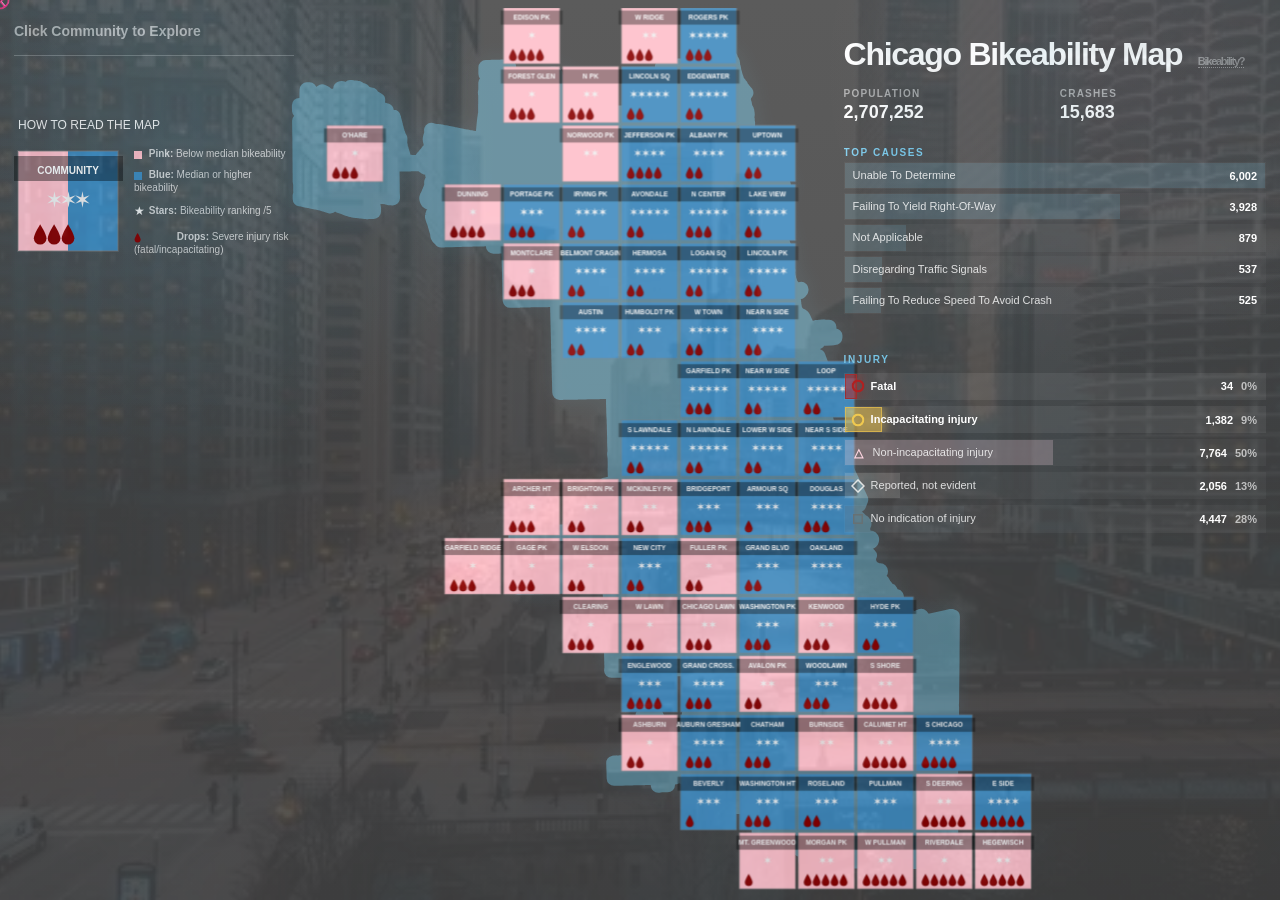
==== commit 0fad2462: "Add guiding tips and Bikeability modal" ====
--- a/index.html
+++ b/index.html
@@ -6,6 +6,7 @@
     <title>Chicago Bikeability Map</title>
     <meta name="description" content="Fast-loading Chicago bikeability atlas focused on the interactive cartogram and lane network." />
     <meta name="theme-color" content="#4a4a4a" />
+    <link rel="icon" href="bike_cursor.png" type="image/png" />
     <link rel="stylesheet" href="styles.css" />
   </head>
   <body>
@@ -66,6 +67,13 @@
       <aside class="network-map-dock" aria-label="Selected community bike network map">
         <div id="network-map-dock-content"></div>
       </aside>
+
+      <div id="bikeability-help-modal" class="modal-overlay" onclick="this.classList.remove('is-visible')" aria-hidden="true">
+        <div class="modal-content" onclick="event.stopPropagation()">
+          <button class="modal-close" onclick="document.getElementById('bikeability-help-modal').classList.remove('is-visible')">&times;</button>
+          <img src="bikeability_score_help.webp" alt="Bikeability Score Help" />
+        </div>
+      </div>
     </main>
     <script src="app.js?v=14"></script>
   </body>
--- a/styles.css
+++ b/styles.css
@@ -185,6 +185,15 @@
     radial-gradient(circle at 82% 10%, rgba(255, 192, 203, 0.13), transparent 24%),
     radial-gradient(circle at 50% 92%, rgba(124, 205, 239, 0.08), transparent 28%);
   opacity: 0.85;
+}
+
+body::after {
+  content: "";
+  position: fixed;
+  inset: 0;
+  pointer-events: none;
+  background: url("chicago_background.webp") center/cover no-repeat;
+  opacity: 0.10;
 }
 
 button,
@@ -3008,3 +3017,90 @@
 .stat-chip::before {
   display: none;
 }
+
+/* Modal and Tooltips */
+.modal-overlay {
+  position: fixed;
+  inset: 0;
+  background: rgba(0, 0, 0, 0.85);
+  z-index: 9999999;
+  display: flex;
+  align-items: center;
+  justify-content: center;
+  opacity: 0;
+  pointer-events: none;
+  transition: opacity 0.3s;
+}
+
+.modal-overlay.is-visible {
+  opacity: 1;
+  pointer-events: auto;
+}
+
+.modal-content {
+  position: relative;
+  max-width: 90vw;
+  max-height: 90vh;
+}
+
+.modal-content img {
+  max-width: 100%;
+  max-height: 90vh;
+  object-fit: contain;
+  border-radius: 4px;
+  box-shadow: 0 10px 40px rgba(0,0,0,0.6);
+}
+
+.modal-close {
+  position: absolute;
+  top: -12px;
+  right: -12px;
+  width: 28px;
+  height: 28px;
+  border-radius: 50%;
+  background: #111;
+  color: #fff;
+  border: 1px solid rgba(255,255,255,0.4);
+  font-size: 18px;
+  line-height: 26px;
+  padding: 0;
+  text-align: center;
+  cursor: pointer !important;
+  z-index: 10;
+  box-shadow: 0 4px 12px rgba(0,0,0,0.5);
+}
+
+.guiding-tip {
+  position: fixed;
+  z-index: 9999;
+  color: #fff;
+  font-size: 13px;
+  font-weight: 600;
+  padding: 8px 14px;
+  border-radius: 4px;
+  background: rgba(30, 30, 30, 0.9);
+  border: 1px solid rgba(124, 205, 239, 0.4);
+  pointer-events: none;
+  opacity: 0;
+  animation: tipFadeInOut 7s cubic-bezier(0.2, 0.95, 0.3, 1) forwards;
+  animation-delay: 1.5s;
+  box-shadow: 0 4px 12px rgba(0,0,0,0.4);
+}
+
+@keyframes tipFadeInOut {
+  0% { opacity: 0; transform: translateY(10px); }
+  10% { opacity: 1; transform: translateY(0); }
+  85% { opacity: 1; transform: translateY(0); }
+  100% { opacity: 0; transform: translateY(-10px); }
+}
+
+.tip-cartogram {
+  top: 45%;
+  left: 45%;
+  transform: translate(-50%, -50%);
+}
+
+.tip-legend {
+  bottom: 22%;
+  right: 360px;
+}
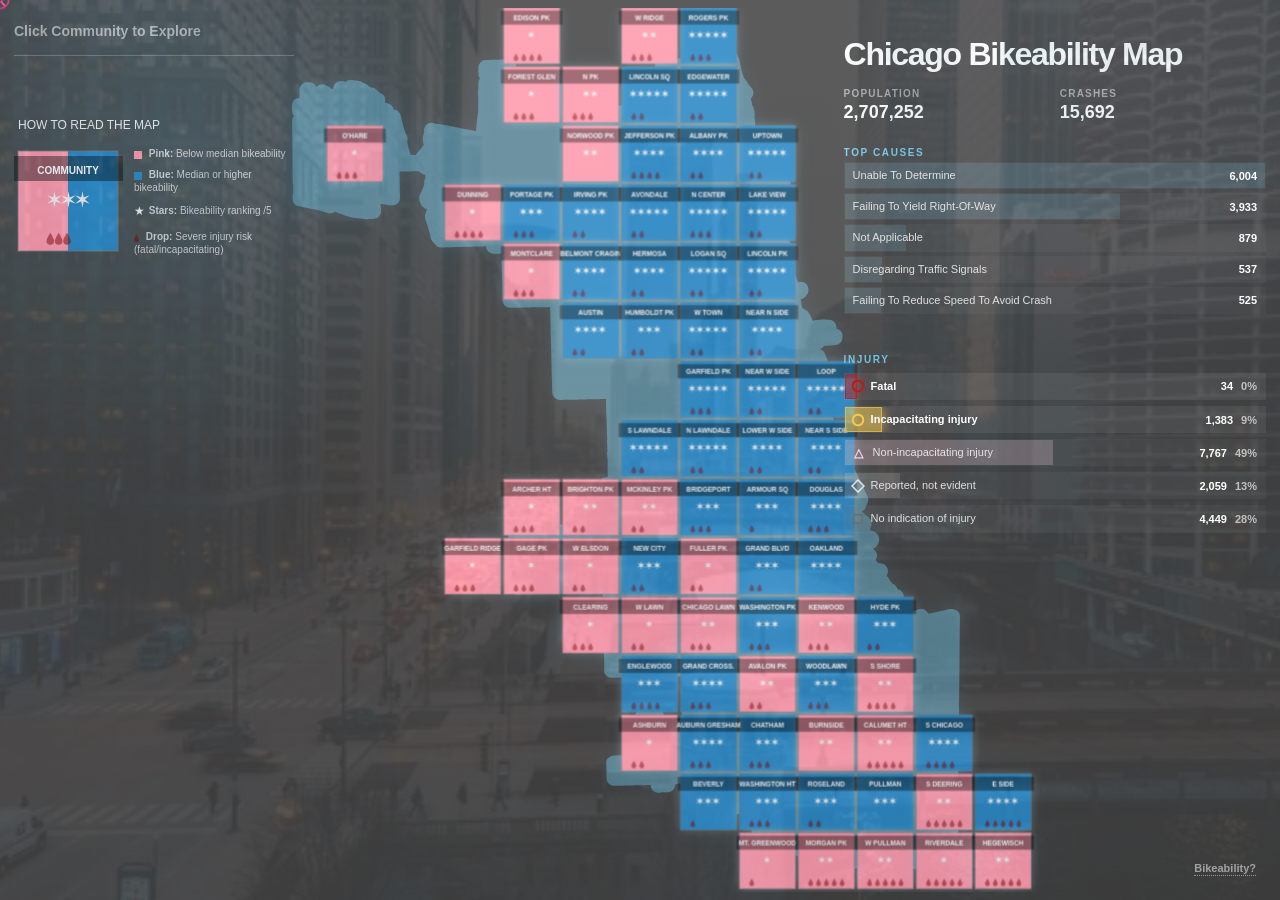
==== commit b80ebdf3: "Clean up atlas files" ====
--- a/index.html
+++ b/index.html
@@ -38,23 +38,9 @@
                   <feMergeNode in="SourceGraphic" />
                 </feMerge>
               </filter>
-              <linearGradient id="legendGradient" x1="0" x2="1">
-                <stop offset="0" stop-color="#ffc0cb" />
-                <stop offset="1" stop-color="#418cc0" />
-              </linearGradient>
-              <marker id="arrowHeadGray" markerWidth="7" markerHeight="7" refX="6" refY="3.5" orient="auto">
-                <path d="M0,0 L7,3.5 L0,7 Z" fill="#bfbfbf" />
-              </marker>
-              <marker id="arrowHeadBlue" markerWidth="7" markerHeight="7" refX="6" refY="3.5" orient="auto">
-                <path d="M0,0 L7,3.5 L0,7 Z" fill="#418cc0" />
-              </marker>
-              <marker id="arrowHeadPink" markerWidth="7" markerHeight="7" refX="6" refY="3.5" orient="auto">
-                <path d="M0,0 L7,3.5 L0,7 Z" fill="#ffc0cb" />
-              </marker>
             </defs>
             <g id="city-outline"></g>
             <g id="tile-layer"></g>
-            <g id="annotation-layer"></g>
           </svg>
         </div>
         <div id="hover-spotlight" class="hover-spotlight" aria-live="polite"></div>
--- a/styles.css
+++ b/styles.css
@@ -28,7 +28,7 @@
   width: 20px;
   height: 20px;
   pointer-events: none;
-  z-index: 999999;
+  z-index: 10000000;
   transform: translate(-50%, -50%);
   display: flex;
   align-items: center;
@@ -344,12 +344,14 @@
   stroke: rgba(128, 128, 128, 0.5);
   stroke-width: 1;
   rx: 0;
+  filter: drop-shadow(0 0 5px rgba(255, 255, 255, 0.18)) drop-shadow(0 0 10px rgba(124, 205, 239, 0.12));
 }
 
 .risk-unit {
   fill: var(--red);
   stroke: rgba(26, 26, 26, 0.24);
   stroke-width: 0.45;
+  opacity: 0.5;
   vector-effect: non-scaling-stroke;
 }
 
@@ -367,60 +369,6 @@
   font-weight: 700;
   text-anchor: middle;
   pointer-events: none;
-}
-
-.annotation {
-  fill: rgba(124, 205, 239, 0.82);
-  font-size: 12px;
-  font-weight: 600;
-}
-
-.bike-annotation {
-  font-size: 10px;
-  font-weight: 600;
-}
-
-.bike-annotation-blue {
-  fill: #418cc0;
-}
-
-.bike-annotation-pink {
-  fill: #ffc0cb;
-}
-
-.annotation-line-blue,
-.annotation-line-pink,
-.annotation-line-gray {
-  fill: none;
-  stroke-width: 1.6;
-}
-
-.annotation-line-blue {
-  stroke: #418cc0;
-}
-
-.annotation-line-pink {
-  stroke: #ffc0cb;
-}
-
-.annotation-line-gray {
-  stroke: #bfbfbf;
-  stroke-width: 2.2;
-}
-
-.cartogram-callout {
-  fill: rgba(255, 255, 255, 0.55);
-  font-size: 22px;
-  font-weight: 800;
-  filter: drop-shadow(0 0 6px rgba(0, 0, 0, 0.5));
-}
-
-.cartogram-callout-pink {
-  fill: rgba(255, 192, 203, 0.5);
-}
-
-.cartogram-callout-red {
-  fill: rgba(139, 0, 0, 0.9);
 }
 
 .axis-label {
@@ -505,122 +453,6 @@
   text-transform: uppercase;
 }
 
-.reference-card {
-  display: flex;
-  justify-content: center;
-  width: 100%;
-  margin-top: 10px;
-  margin-bottom: 12px;
-}
-
-.reference-tile {
-  position: relative;
-  width: 118px;
-  height: 118px;
-  overflow: hidden;
-  border: 1px solid rgba(255, 255, 255, 0.18);
-  border-radius: 0;
-  background: var(--blue-deep);
-  box-shadow: 0 8px 18px rgba(0, 0, 0, 0.16);
-}
-
-.reference-badge {
-  position: absolute;
-  top: 0;
-  left: 0;
-  right: 0;
-  padding: 5px 4px 4px;
-  color: var(--ink);
-  background: rgba(65, 140, 192, 0.95);
-  border-bottom: 1px solid rgba(0, 0, 0, 0.14);
-  font-size: 8px;
-  font-weight: 800;
-}
-
-.reference-stars {
-  position: absolute;
-  top: 39px;
-  left: 0;
-  right: 0;
-  color: #ffffff;
-  font-size: 17px;
-  letter-spacing: 1px;
-}
-
-.reference-score-label {
-  position: absolute;
-  top: 62px;
-  left: 0;
-  right: 0;
-  color: #ffffff;
-  font-size: 9px;
-  font-weight: 800;
-}
-
-.reference-risk-label {
-  position: absolute;
-  z-index: 1;
-  left: 0;
-  right: 0;
-  bottom: 4px;
-  color: #ffffff;
-  font-size: 8px;
-  font-weight: 800;
-}
-
-.reference-risk-bar {
-  position: absolute;
-  left: 0;
-  right: 0;
-  bottom: 0;
-  height: 22px;
-  background: var(--red);
-}
-
-.map-key {
-  display: grid;
-  gap: 9px;
-  width: fit-content;
-  margin-top: 10px;
-}
-
-.map-key-row {
-  display: grid;
-  grid-template-columns: 34px minmax(0, 1fr);
-  gap: 10px;
-  align-items: center;
-  color: #f2f2f2;
-  font-size: 12px;
-  line-height: 1.2;
-  text-align: left;
-}
-
-.map-key-swatch {
-  display: inline-block;
-  width: 30px;
-  height: 12px;
-  border-radius: 0;
-}
-
-.map-key-blue {
-  background: var(--blue-deep);
-}
-
-.map-key-pink {
-  background: var(--pink);
-}
-
-.map-key-red {
-  height: 6px;
-  background: var(--red);
-}
-
-.map-key-stars {
-  color: var(--blue);
-  font-size: 14px;
-  letter-spacing: 1px;
-}
-
 .source-equation {
   display: flex;
   flex-direction: column;
@@ -1333,8 +1165,7 @@
 .focus-card:hover,
 .lane-network-card:hover,
 .profile-metric:hover,
-.source-chip:hover,
-.reference-card:hover .reference-tile {
+.source-chip:hover {
   transform: translateY(-4px);
   box-shadow: var(--shadow-soft);
 }
@@ -1354,15 +1185,6 @@
   font-size: 18px;
   font-weight: 800;
   line-height: 1.1;
-}
-
-.reference-tile {
-  transition: transform 300ms cubic-bezier(0.22, 1, 0.36, 1), box-shadow 300ms ease;
-  transform-style: preserve-3d;
-}
-
-.reference-card:hover .reference-tile {
-  transform: perspective(760px) rotateY(-8deg) rotateX(3deg) translateY(-2px);
 }
 
 .focus-card {
@@ -1884,6 +1706,22 @@
   line-height: 1;
   letter-spacing: -0.04em;
   text-align: left;
+}
+
+.bikeability-help-btn {
+  position: fixed;
+  right: 24px;
+  bottom: 24px;
+  z-index: 20;
+  padding: 0;
+  border: 0;
+  border-bottom: 1px dotted rgba(255, 255, 255, 0.46);
+  background: transparent;
+  color: rgba(255, 255, 255, 0.52);
+  cursor: pointer;
+  font-size: 11px;
+  font-weight: 600;
+  line-height: 1.2;
 }
 
 .network-panel-empty {
@@ -2985,8 +2823,7 @@
 .focus-card,
 .lane-network-card,
 .stat-chip,
-.source-chip,
-.reference-tile {
+.source-chip {
   border: 0;
   border-radius: 0;
   background: transparent !important;
@@ -3027,6 +2864,7 @@
   display: flex;
   align-items: center;
   justify-content: center;
+  padding: 24px;
   opacity: 0;
   pointer-events: none;
   transition: opacity 0.3s;
@@ -3039,13 +2877,13 @@
 
 .modal-content {
   position: relative;
-  max-width: 90vw;
-  max-height: 90vh;
+  max-width: min(50vw, 600px);
+  max-height: 70vh;
 }
 
 .modal-content img {
   max-width: 100%;
-  max-height: 90vh;
+  max-height: 70vh;
   object-fit: contain;
   border-radius: 4px;
   box-shadow: 0 10px 40px rgba(0,0,0,0.6);
@@ -3095,12 +2933,16 @@
 }
 
 .tip-cartogram {
-  top: 45%;
-  left: 45%;
-  transform: translate(-50%, -50%);
-}
-
-.tip-legend {
-  bottom: 22%;
-  right: 360px;
-}
+  top: 22%;
+  left: calc(clamp(340px, 35vw, 400px) + 10vw);
+}
+
+.tip-causes {
+  top: 30%;
+  right: calc(clamp(340px, 35vw, 460px) - 20vw);
+}
+
+.tip-injury {
+  bottom: 35%;
+  right: calc(clamp(340px, 35vw, 460px) - 20vw);
+}
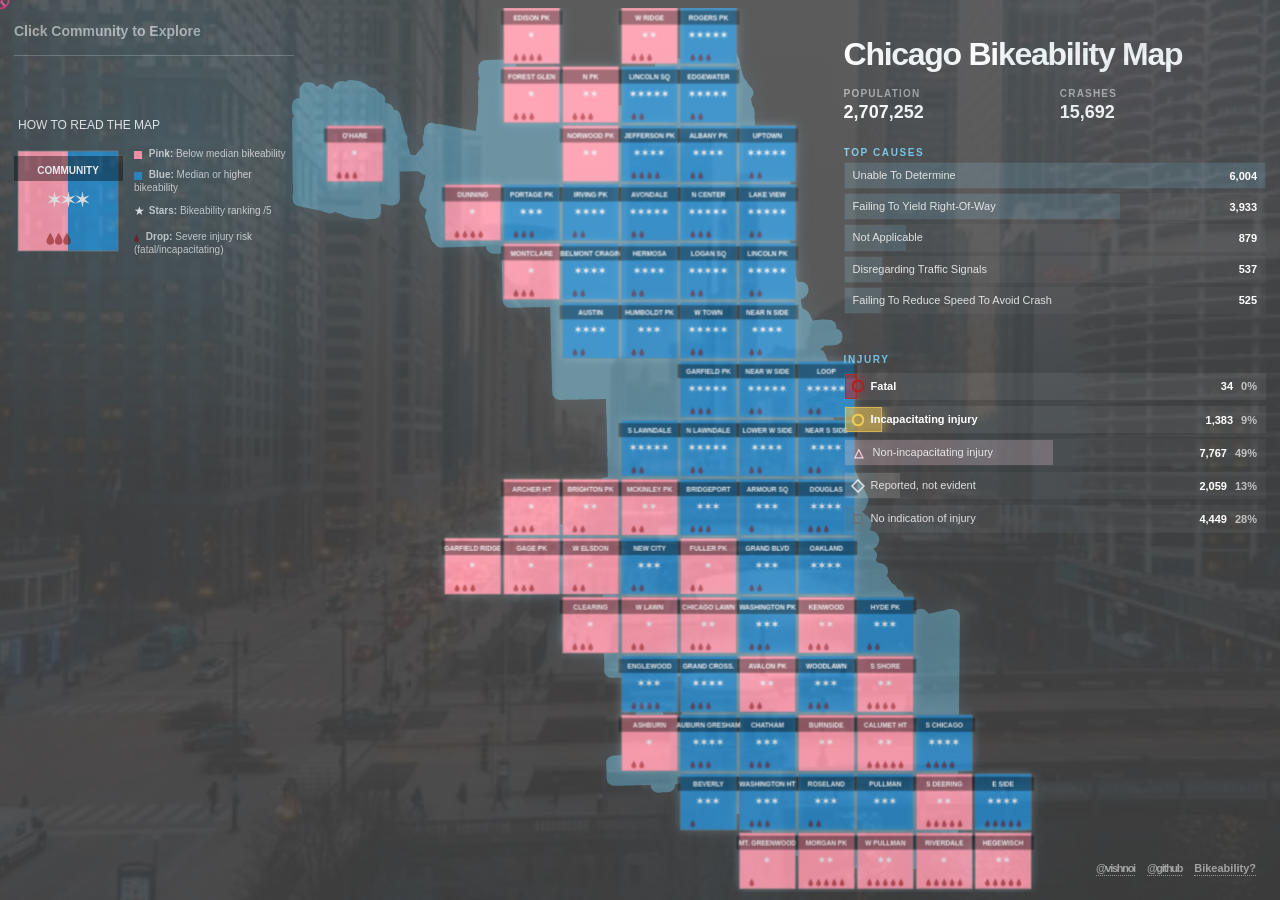
==== commit 5e996107: "Add footer links to bikeability map" ====
--- a/index.html
+++ b/index.html
@@ -4,7 +4,7 @@
     <meta charset="utf-8" />
     <meta name="viewport" content="width=device-width, initial-scale=1" />
     <title>Chicago Bikeability Map</title>
-    <meta name="description" content="Fast-loading Chicago bikeability atlas focused on the interactive cartogram and lane network." />
+    <meta name="description" content="Fast-loading Chicago bikeability map focused on the interactive cartogram and lane network." />
     <meta name="theme-color" content="#4a4a4a" />
     <link rel="icon" href="bike_cursor.png" type="image/png" />
     <link rel="stylesheet" href="styles.css" />
@@ -26,7 +26,7 @@
         <div id="panel-content"></div>
       </aside>
 
-      <section class="map-stage" aria-label="Chicago bikeability atlas">
+      <section class="map-stage" aria-label="Chicago bikeability map">
         <div class="map-wrap">
           <svg id="atlas-map" viewBox="-10 -20 900 960" preserveAspectRatio="xMidYMin meet" role="img" aria-label="Interactive Chicago community cartogram">
             <defs>
@@ -61,6 +61,6 @@
         </div>
       </div>
     </main>
-    <script src="app.js?v=14"></script>
+    <script src="app.js?v=15"></script>
   </body>
 </html>
--- a/styles.css
+++ b/styles.css
@@ -1708,11 +1708,18 @@
   text-align: left;
 }
 
-.bikeability-help-btn {
+.bikeability-link-stack {
   position: fixed;
   right: 24px;
   bottom: 24px;
   z-index: 20;
+  display: flex;
+  align-items: flex-end;
+  gap: 12px;
+}
+
+.bikeability-help-btn,
+.bikeability-meta-link {
   padding: 0;
   border: 0;
   border-bottom: 1px dotted rgba(255, 255, 255, 0.46);
@@ -1722,6 +1729,15 @@
   font-size: 11px;
   font-weight: 600;
   line-height: 1.2;
+  text-decoration: none;
+}
+
+.bikeability-help-btn:hover,
+.bikeability-help-btn:focus-visible,
+.bikeability-meta-link:hover,
+.bikeability-meta-link:focus-visible {
+  color: rgba(255, 255, 255, 0.84);
+  border-bottom-color: rgba(255, 255, 255, 0.72);
 }
 
 .network-panel-empty {
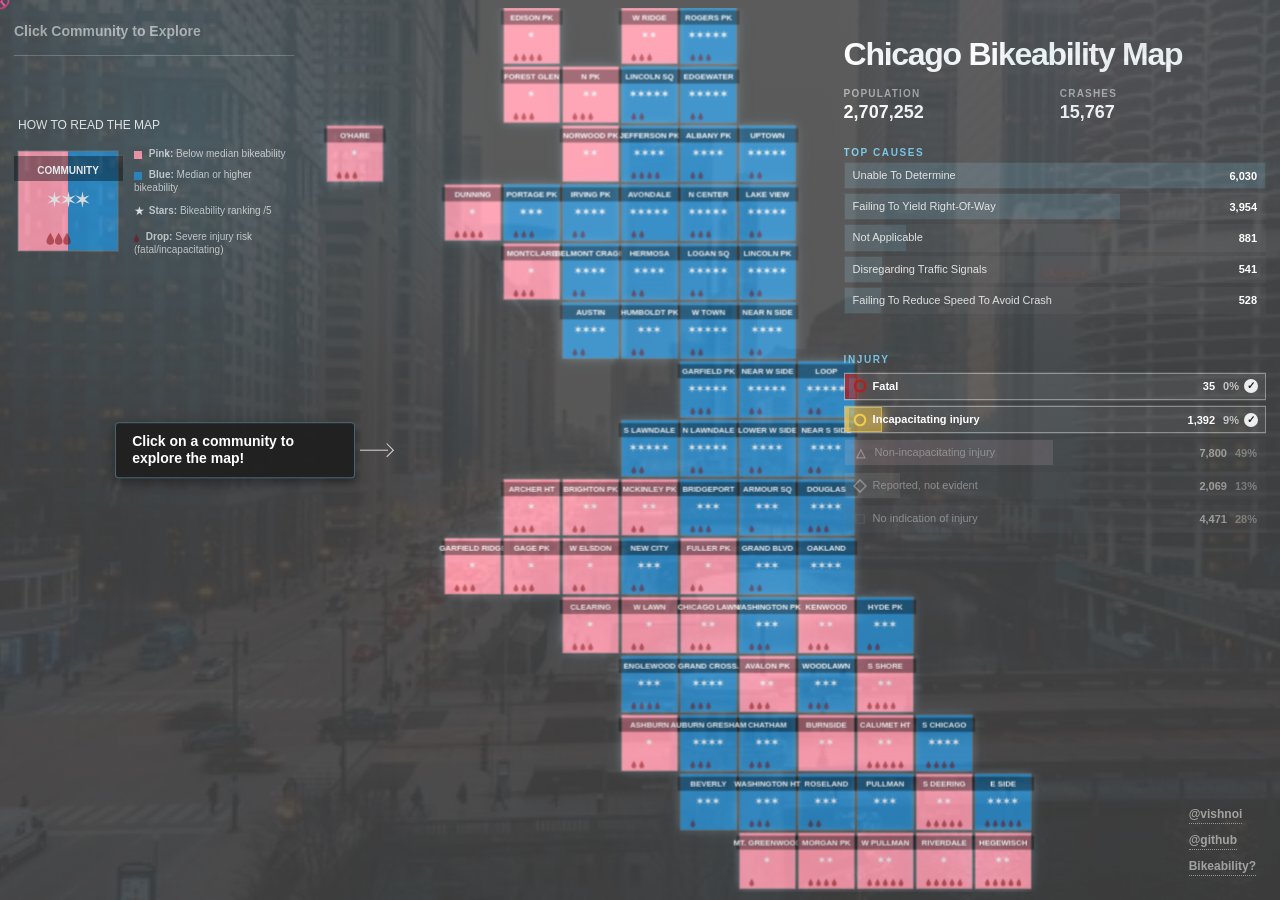
==== commit e7951701: "Keep bikeability links bottom-right" ====
--- a/index.html
+++ b/index.html
@@ -61,6 +61,11 @@
         </div>
       </div>
     </main>
+    <div class="bikeability-link-stack">
+      <a class="bikeability-meta-link" href="https://www.vishnoi.site" target="_blank" rel="noopener noreferrer">@vishnoi</a>
+      <a class="bikeability-meta-link" href="https://github.com/s-vishnoi/chicago-bikeability-map" target="_blank" rel="noopener noreferrer">@github</a>
+      <button class="bikeability-help-btn" type="button" onclick="document.getElementById('bikeability-help-modal').classList.add('is-visible')">Bikeability?</button>
+    </div>
     <script src="app.js?v=15"></script>
   </body>
 </html>
--- a/styles.css
+++ b/styles.css
@@ -357,8 +357,8 @@
 
 .tile-label {
   fill: #ffffff;
-  font-size: 9.5px;
-  font-weight: 800;
+  font-size: 9px;
+  font-weight: 600;
   text-anchor: middle;
   pointer-events: none;
 }
@@ -735,7 +735,7 @@
   gap: 8px;
   align-items: center;
   position: relative;
-  padding: 6px 8px;
+  padding: 6px 8px 6px 10px;
   border: 1px solid transparent;
   border-radius: 0;
   background: rgba(255, 255, 255, 0.04);
@@ -767,14 +767,39 @@
 
 .severity-row.is-active,
 .severity-row:hover {
-  border-color: transparent;
-  box-shadow: none;
+  border-color: rgba(255, 255, 255, 0.42);
+  box-shadow:
+    inset 4px 0 0 var(--row-color-glow-strong, rgba(124, 205, 239, 0.85)),
+    0 0 0 1px rgba(255, 255, 255, 0.12);
   background: rgba(255, 255, 255, 0.07);
   cursor: pointer;
 }
 
 .severity-row.is-active::after {
-  display: none;
+  content: "✓";
+  position: absolute;
+  top: 50%;
+  right: 7px;
+  z-index: 2;
+  width: 14px;
+  height: 14px;
+  border-radius: 999px;
+  background: rgba(255, 255, 255, 0.9);
+  color: #222;
+  font-size: 10px;
+  font-weight: 900;
+  line-height: 14px;
+  text-align: center;
+  transform: translateY(-50%);
+}
+
+.severity-legend-rows.has-active .severity-row:not(.is-active) {
+  opacity: 0.52;
+}
+
+.severity-legend-rows.has-active .severity-row.is-active {
+  opacity: 1;
+  padding-right: 26px;
 }
 
 .severity-row-fatal {
@@ -1711,11 +1736,14 @@
 .bikeability-link-stack {
   position: fixed;
   right: 24px;
+  left: auto;
   bottom: 24px;
   z-index: 20;
   display: flex;
-  align-items: flex-end;
-  gap: 12px;
+  flex-direction: column;
+  align-items: flex-start;
+  gap: 7px;
+  max-width: 18ch;
 }
 
 .bikeability-help-btn,
@@ -1726,10 +1754,11 @@
   background: transparent;
   color: rgba(255, 255, 255, 0.52);
   cursor: pointer;
-  font-size: 11px;
+  font-size: 12px;
   font-weight: 600;
-  line-height: 1.2;
+  line-height: 1.5;
   text-decoration: none;
+  white-space: nowrap;
 }
 
 .bikeability-help-btn:hover,
@@ -1962,7 +1991,7 @@
   display: block;
   width: 100%;
   height: auto;
-  pointer-events: none;
+  pointer-events: auto;
   shape-rendering: geometricPrecision;
 }
 
@@ -1972,6 +2001,46 @@
   stroke-linecap: round;
   stroke-linejoin: round;
   vector-effect: non-scaling-stroke;
+}
+
+.network-plot-frame svg .network-road-layer {
+  pointer-events: none;
+}
+
+.network-plot-frame svg .network-lane-layer {
+  stroke: #ffc0cb !important;
+  cursor: default;
+  pointer-events: stroke;
+  transition:
+    filter 140ms ease,
+    stroke 140ms ease,
+    stroke-width 140ms ease,
+    opacity 140ms ease;
+}
+
+.network-plot-frame svg .network-lane-casing {
+  stroke: rgba(0, 0, 0, 0.88) !important;
+  stroke-width: 4.1px !important;
+  opacity: 0.72 !important;
+  pointer-events: none;
+}
+
+.network-plot-frame svg .network-lane-layer:hover {
+  opacity: 1;
+}
+
+.network-plot-frame svg .network-lane-layer.is-highlighted {
+  opacity: 1 !important;
+  stroke: #ffd6e2 !important;
+  stroke-width: 1.9px !important;
+  filter:
+    drop-shadow(0 0 2px rgba(255, 192, 203, 0.46))
+    drop-shadow(0 0 6px rgba(255, 192, 203, 0.22));
+}
+
+.network-plot-frame svg .network-lane-casing.is-highlighted {
+  opacity: 0.74 !important;
+  stroke-width: 4.35px !important;
 }
 
 .network-crash-layer {
@@ -2085,7 +2154,7 @@
   background: var(--crash-highlight-fill);
   box-shadow:
     inset 0 0 0 1.5px var(--crash-stroke),
-    0 0 8px rgba(124, 205, 239, 0.82);
+    0 0 4px rgba(124, 205, 239, 0.48);
   opacity: 1;
 }
 
@@ -2093,7 +2162,7 @@
   background: transparent;
   color: var(--crash-highlight-fill);
   content: "\25B2";
-  box-shadow: 0 0 8px rgba(124, 205, 239, 0.82);
+  box-shadow: 0 0 4px rgba(124, 205, 239, 0.48);
 }
 
 .network-crash-hotspot-reported.is-highlighted::before {
@@ -2107,16 +2176,6 @@
 .network-crash-hotspot.is-muted::before {
   opacity: 0.36;
   transform: scale(0.95);
-}
-
-.network-plot-frame[data-glow-severity="fatal"] .network-crash-hotspot-fatal::before,
-.network-plot-frame[data-glow-severity="severe"] .network-crash-hotspot-severe::before,
-.network-plot-frame[data-glow-severity="moderate"] .network-crash-hotspot-moderate::before,
-.network-plot-frame[data-glow-severity="reported"] .network-crash-hotspot-reported::before,
-.network-plot-frame[data-glow-severity="none"] .network-crash-hotspot-none::before {
-  box-shadow: 0 0 12px 2px var(--crash-stroke);
-  transform: scale(1.3);
-  z-index: 10;
 }
 
 .network-plot-frame .crash-markers {
@@ -2450,10 +2509,15 @@
   grid-template-columns: minmax(0, 1fr) auto auto;
   gap: 8px;
   align-items: center;
+  width: 100%;
   position: relative;
   padding: 6px 8px;
+  border: 0;
   border-radius: 0;
   background: rgba(255, 255, 255, 0.04);
+  color: inherit;
+  font: inherit;
+  text-align: left;
   overflow: hidden;
   animation: riseIn 520ms cubic-bezier(0.22, 1, 0.36, 1) both;
   animation-delay: var(--network-delay, 0ms);
@@ -2464,10 +2528,15 @@
   grid-template-columns: minmax(0, 1fr) auto auto;
   gap: 8px;
   align-items: center;
+  width: 100%;
   position: relative;
   padding: 6px 8px;
+  border: 0;
   border-radius: 0;
   background: rgba(255, 255, 255, 0.04);
+  color: inherit;
+  font: inherit;
+  text-align: left;
   overflow: hidden;
 }
 
@@ -2505,10 +2574,19 @@
 }
 
 .lane-chart .network-chart-row:hover,
-.lane-chart .network-chart-row:focus-within {
+.lane-chart .network-chart-row.is-active {
   background: transparent;
-  box-shadow: none;
+  box-shadow: 0 0 0 1px rgba(255, 255, 255, 0.5);
   cursor: default;
+}
+
+.lane-chart .network-chart-row:hover .network-chart-label,
+.lane-chart .network-chart-row.is-active .network-chart-label,
+.lane-chart .network-chart-row:hover .network-chart-value,
+.lane-chart .network-chart-row.is-active .network-chart-value,
+.lane-chart .network-chart-row:hover .network-chart-pct,
+.lane-chart .network-chart-row.is-active .network-chart-pct {
+  color: #ffffff;
 }
 
 .lane-chart .network-chart-row:hover::before {
@@ -2593,14 +2671,39 @@
 
 .cause-chart-row.is-active,
 .cause-chart-row:hover {
-  border-color: transparent;
-  box-shadow: none;
+  border-color: rgba(255, 255, 255, 0.42);
+  box-shadow:
+    inset 4px 0 0 rgba(124, 205, 239, 0.9),
+    0 0 0 1px rgba(255, 255, 255, 0.12);
   background: rgba(255, 255, 255, 0.07);
   cursor: pointer;
 }
 
 .cause-chart-row.is-active::after {
-  display: none;
+  content: "✓";
+  position: absolute;
+  top: 50%;
+  right: 7px;
+  z-index: 2;
+  width: 14px;
+  height: 14px;
+  border-radius: 999px;
+  background: rgba(255, 255, 255, 0.9);
+  color: #222;
+  font-size: 10px;
+  font-weight: 900;
+  line-height: 14px;
+  text-align: center;
+  transform: translateY(-50%);
+}
+
+.cause-chart.has-active .cause-chart-row:not(.is-active) {
+  opacity: 0.52;
+}
+
+.cause-chart.has-active .cause-chart-row.is-active {
+  opacity: 1;
+  padding-right: 26px;
 }
 
 .cause-chart-row.is-active .cause-chart-label {
@@ -2926,39 +3029,43 @@
 
 .guiding-tip {
   position: fixed;
+  top: 50%;
+  left: clamp(18px, 9vw, 132px);
+  transform: translateY(-50%);
   z-index: 9999;
   color: #fff;
-  font-size: 13px;
-  font-weight: 600;
-  padding: 8px 14px;
+  font-size: 14px;
+  font-weight: 700;
+  line-height: 1.2;
+  max-width: min(240px, 42vw);
+  padding: 10px 16px;
   border-radius: 4px;
   background: rgba(30, 30, 30, 0.9);
   border: 1px solid rgba(124, 205, 239, 0.4);
   pointer-events: none;
-  opacity: 0;
-  animation: tipFadeInOut 7s cubic-bezier(0.2, 0.95, 0.3, 1) forwards;
-  animation-delay: 1.5s;
+  opacity: 1;
   box-shadow: 0 4px 12px rgba(0,0,0,0.4);
 }
 
-@keyframes tipFadeInOut {
-  0% { opacity: 0; transform: translateY(10px); }
-  10% { opacity: 1; transform: translateY(0); }
-  85% { opacity: 1; transform: translateY(0); }
-  100% { opacity: 0; transform: translateY(-10px); }
-}
-
-.tip-cartogram {
-  top: 22%;
-  left: calc(clamp(340px, 35vw, 400px) + 10vw);
-}
-
-.tip-causes {
-  top: 30%;
-  right: calc(clamp(340px, 35vw, 460px) - 20vw);
-}
-
-.tip-injury {
-  bottom: 35%;
-  right: calc(clamp(340px, 35vw, 460px) - 20vw);
-}
+.guiding-tip::after {
+  content: "";
+  position: absolute;
+  top: 50%;
+  right: -34px;
+  width: 28px;
+  height: 1px;
+  background: rgba(255, 255, 255, 0.78);
+  transform: translateY(-50%);
+}
+
+.guiding-tip::before {
+  content: "";
+  position: absolute;
+  top: 50%;
+  right: -38px;
+  width: 9px;
+  height: 9px;
+  border-top: 1px solid rgba(255, 255, 255, 0.78);
+  border-right: 1px solid rgba(255, 255, 255, 0.78);
+  transform: translateY(-50%) rotate(45deg);
+}
